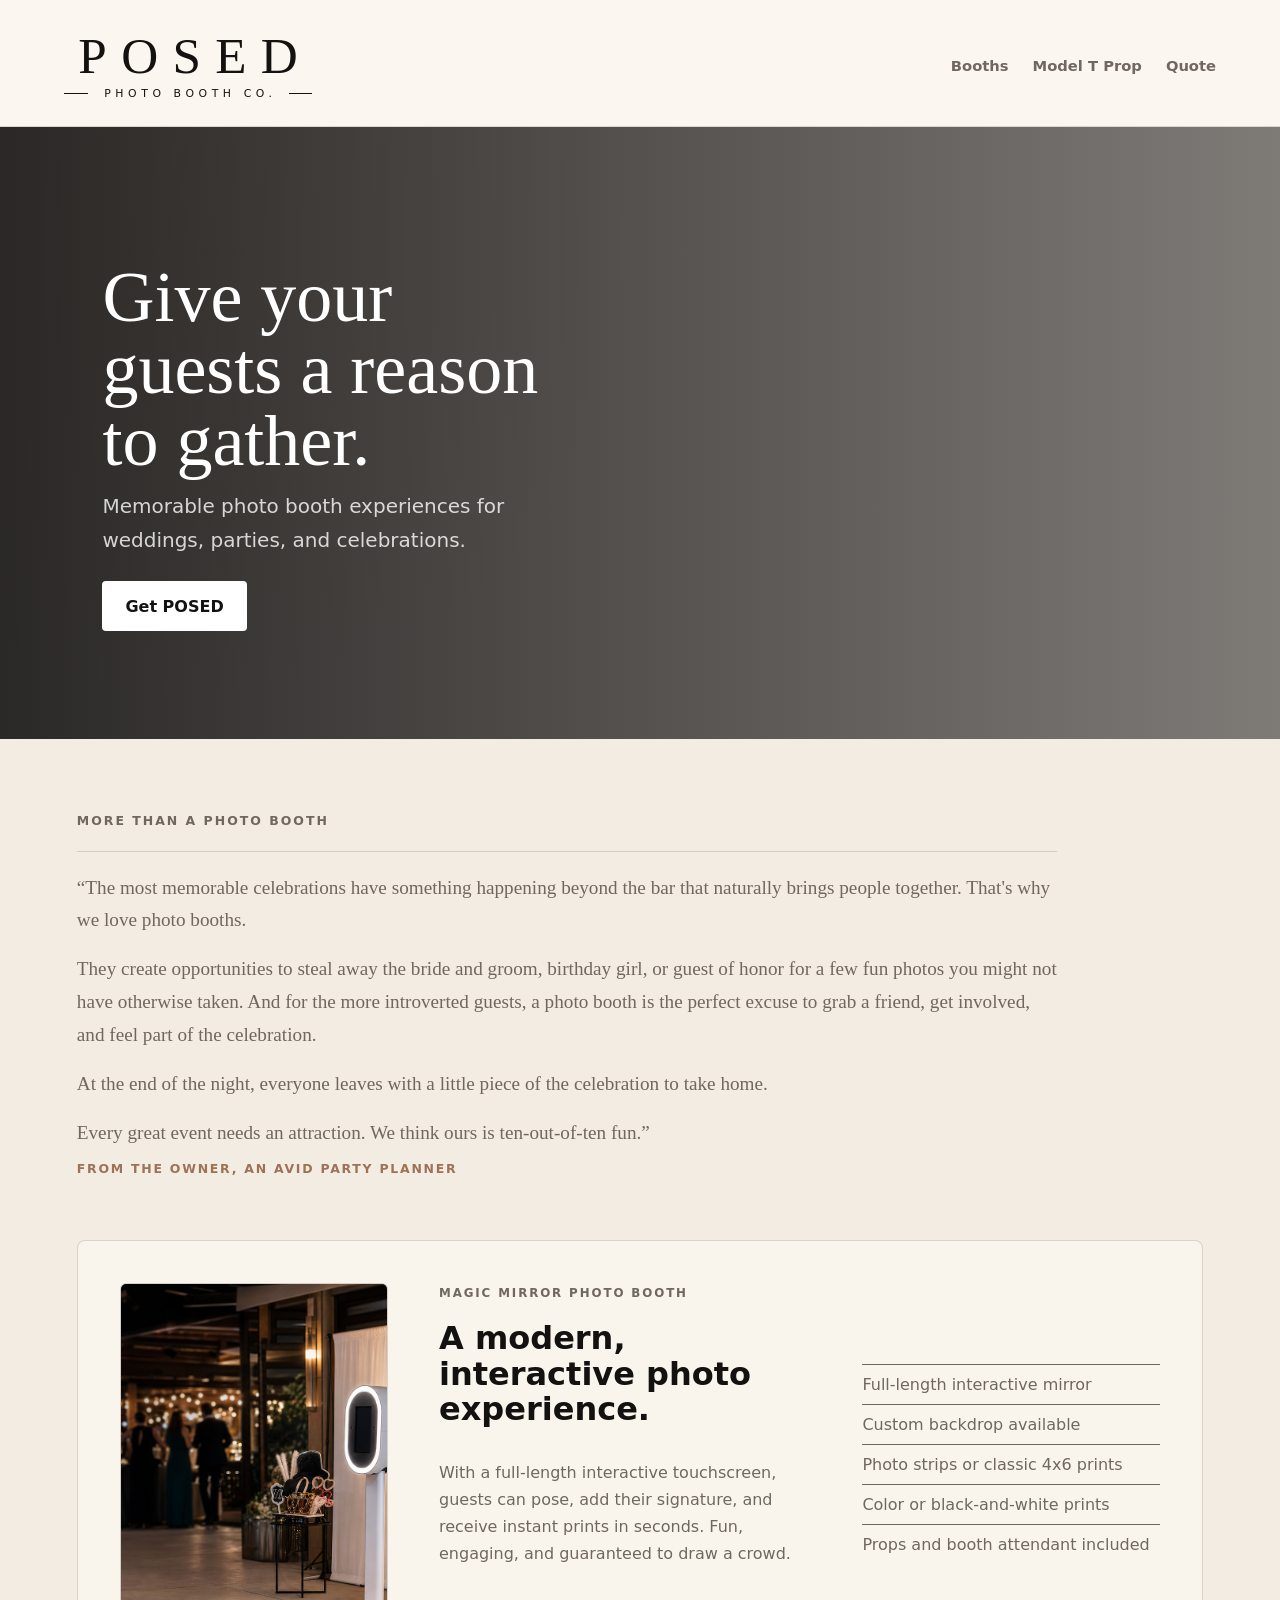
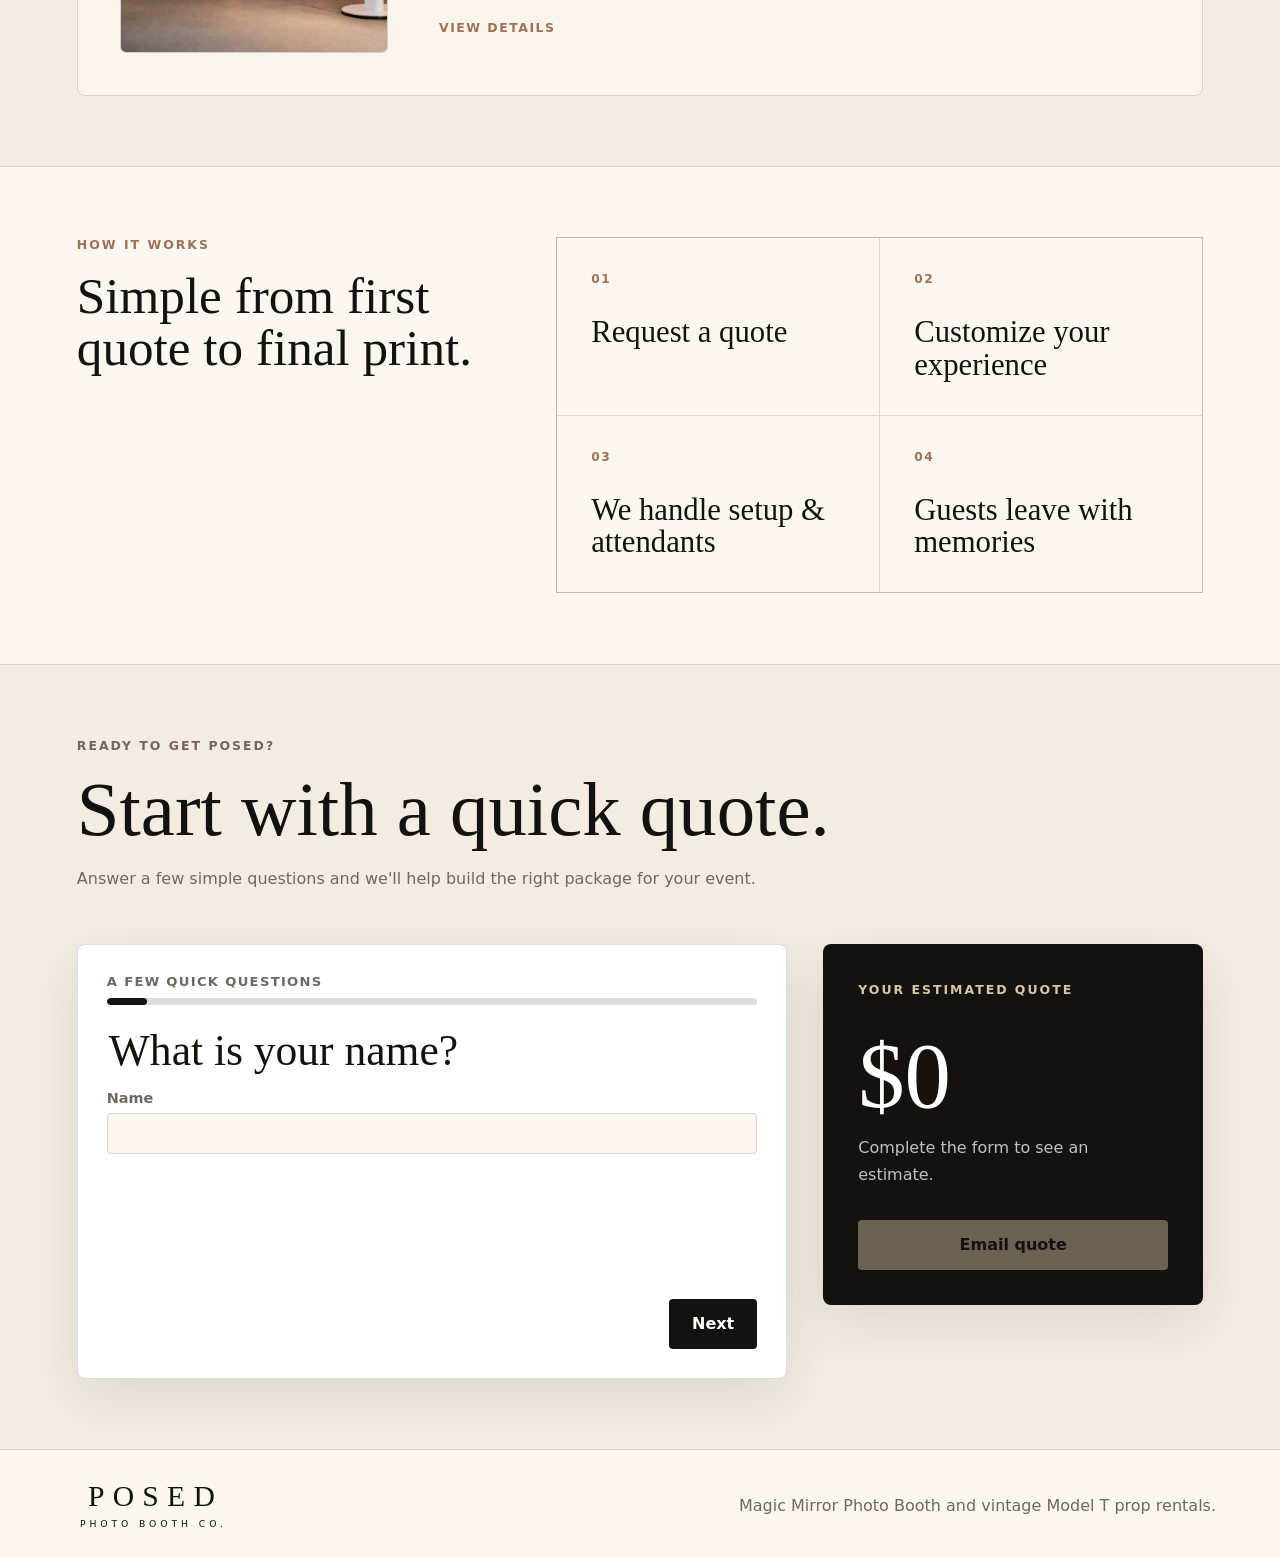
==== index.html @ dff7b0e8 "Initial website" ====
<!doctype html>
<html lang="en">
  <head>
    <meta charset="utf-8">
    <meta name="viewport" content="width=device-width, initial-scale=1">
    <meta
      name="description"
      content="POSED Photo Booth Co. offers mirror booth and vintage Model T photo booth experiences for weddings, parties, brand events, and celebrations."
    >
    <title>POSED Photo Booth Co.</title>
    <link rel="stylesheet" href="styles.css">
    <script src="script.js" defer></script>
  </head>
  <body>
    <header class="site-header">
      <a class="brand" href="#top" aria-label="POSED Photo Booth Co. home">
        <span class="brand-copy">
          <span class="brand-main">POSED</span>
          <span class="brand-sub"><span></span>Photo Booth Co.<span></span></span>
        </span>
      </a>
      <nav class="nav" aria-label="Primary navigation">
        <a href="mirror-booth.html">Booths</a>
        <a href="model-t-booth.html">Model T Prop</a>
        <a href="#quote">Quote</a>
      </nav>
    </header>

    <main id="top">
      <section class="hero">
        <div class="hero-copy">
          <h1>Give your guests a reason to gather.</h1>
          <p>Memorable photo booth experiences for weddings, parties, and celebrations.</p>
          <a class="button" href="#quote">Get POSED</a>
        </div>
      </section>

      <section class="booth-section" id="booths" aria-label="Photo booth options">
        <div class="section-heading">
          <p class="eyebrow">More than a photo booth</p>
          <figure class="owner-quote">
            <blockquote>
              <p>
                &ldquo;The most memorable celebrations have something happening beyond
                the bar that naturally brings people together. That's why we love
                photo booths.
              </p>
              <p>
                They create opportunities to steal away the bride and groom,
                birthday girl, or guest of honor for a few fun photos you might
                not have otherwise taken. And for the more introverted guests, a
                photo booth is the perfect excuse to grab a friend, get involved,
                and feel part of the celebration.
              </p>
              <p>
                At the end of the night, everyone leaves with a little piece of
                the celebration to take home.
              </p>
              <p>
                Every great event needs an attraction. We think ours is
                ten-out-of-ten fun.&rdquo;
              </p>
            </blockquote>
            <figcaption>From the owner, an avid party planner</figcaption>
          </figure>
        </div>
        <div class="booth-grid">
          <a class="booth-card-link" href="mirror-booth.html">
            <article class="booth-card">
              <figure class="booth-card-media">
                <img
                  src="assets/posed-photo-booth-hero.png"
                  alt="Magic Mirror photo booth setup with event backdrop"
                >
              </figure>
              <p class="booth-label">Magic Mirror Photo Booth</p>
              <h3>A modern, interactive photo experience.</h3>
              <p>
                With a full-length interactive touchscreen, guests can pose, add
                their signature, and receive instant prints in seconds. Fun,
                engaging, and guaranteed to draw a crowd.
              </p>
              <ul>
                <li>Full-length interactive mirror</li>
                <li>Custom backdrop available</li>
                <li>Photo strips or classic 4x6 prints</li>
                <li>Color or black-and-white prints</li>
                <li>Props and booth attendant included</li>
              </ul>
              <span class="card-link-text">View details</span>
            </article>
          </a>
        </div>
      </section>

      <section class="process-section" aria-labelledby="process-title">
        <div class="process-inner">
          <div class="process-heading">
            <p class="eyebrow">How it works</p>
            <h2 id="process-title">Simple from first quote to final print.</h2>
          </div>
          <ol class="process-list">
            <li>
              <span>01</span>
              <p>Request a quote</p>
            </li>
            <li>
              <span>02</span>
              <p>Customize your experience</p>
            </li>
            <li>
              <span>03</span>
              <p>We handle setup &amp; attendants</p>
            </li>
            <li>
              <span>04</span>
              <p>Guests leave with memories</p>
            </li>
          </ol>
        </div>
      </section>

      <section class="quote-section" id="quote" aria-labelledby="quote-title">
        <div class="quote-intro">
          <p class="eyebrow">Ready to get POSED?</p>
          <h2 id="quote-title">Start with a quick quote.</h2>
          <p>
            Answer a few simple questions and we'll help build the right package
            for your event.
          </p>
        </div>

        <form class="quote-form" id="quote-form" novalidate>
          <div class="progress" aria-label="Quote form progress">
            <span id="progress-text">A few quick questions</span>
            <span class="progress-track"><span id="progress-fill"></span></span>
          </div>

          <fieldset class="form-step is-active" data-step="0">
            <legend>What is your name?</legend>
            <label>
              Name
              <input type="text" name="name" autocomplete="name" required>
            </label>
          </fieldset>

          <fieldset class="form-step" data-step="1">
            <legend>What is your email?</legend>
            <label>
              Email
              <input type="email" name="email" autocomplete="email" required>
            </label>
          </fieldset>

          <fieldset class="form-step" data-step="2">
            <legend>What is your phone number?</legend>
            <label>
              Phone
              <input type="tel" name="phone" autocomplete="tel" required>
            </label>
          </fieldset>

          <fieldset class="form-step" data-step="3">
            <legend>What type of event is it?</legend>
            <label>
              Type of event
              <select name="eventType" required>
                <option value="">Select one</option>
                <option value="Wedding">Wedding</option>
                <option value="Birthday">Birthday</option>
                <option value="Corporate event">Corporate event</option>
                <option value="Baby shower">Baby shower</option>
                <option value="Branding event">Branding event</option>
                <option value="Other">Other</option>
              </select>
            </label>
          </fieldset>

          <fieldset class="form-step" data-step="4">
            <legend>What date is your event?</legend>
            <label>
              Event date
              <input type="date" name="eventDate" required>
            </label>
          </fieldset>

          <fieldset class="form-step" data-step="5">
            <legend>Where is the event?</legend>
            <label>
              Venue or city
              <input type="text" name="location" placeholder="Venue, city, or address">
            </label>
          </fieldset>

          <fieldset class="form-step" data-step="6">
            <legend>About how many people will attend?</legend>
            <label class="range-field">
              <span>Estimated guest count: <strong id="guest-count-value">150</strong></span>
              <input
                type="range"
                name="guestCount"
                min="25"
                max="500"
                step="25"
                value="150"
              >
            </label>
          </fieldset>

          <fieldset class="form-step" data-step="7">
            <legend>Your photo booth experience</legend>
            <div class="choice-grid">
              <label class="choice-card">
                <input type="radio" name="booth" value="Mirror Booth" checked>
                <span>
                  <strong>Mirror Booth</strong>
                  <small>Starting at $650</small>
                  Interactive full-body mirror photos, on-screen signing, and prints.
                </span>
                <img
                  class="choice-image"
                  src="assets/posed-photo-booth-hero.png"
                  alt="Mirror booth setup with backdrop and event lighting"
                >
              </label>
            </div>
          </fieldset>

          <fieldset class="form-step" data-step="8">
            <legend>How many hours do you need the booth?</legend>
            <label>
              Booth time
              <select name="hours">
                <option value="2">2 hours</option>
                <option value="3" selected>3 hours</option>
                <option value="4">4 hours</option>
                <option value="5">5 hours</option>
              </select>
            </label>
          </fieldset>

          <fieldset class="form-step" data-step="9">
            <legend>Which print format do you prefer?</legend>
            <label>
              Print format
              <select name="printFormat">
                <option value="Photo booth strip">Photo booth strip</option>
                <option value="Classic 4x6">Classic 4x6</option>
                <option value="Unsure">Unsure</option>
              </select>
            </label>
          </fieldset>

          <fieldset class="form-step" data-step="10">
            <legend>Do you want color or black and white photos?</legend>
            <label>
              Photo style
              <select name="photoStyle">
                <option value="Color">Color</option>
                <option value="Black and white">Black and white</option>
                <option value="Both color and black and white">Both</option>
                <option value="Unsure">Unsure</option>
              </select>
            </label>
          </fieldset>

          <fieldset class="form-step" data-step="11">
            <legend>Do you want a custom backdrop?</legend>
            <label>
              Backdrop
              <select name="backdrop">
                <option value="Standard backdrop">Standard backdrop</option>
                <option value="Custom backdrop">Custom backdrop</option>
                <option value="Not sure yet">Not sure yet</option>
              </select>
            </label>
          </fieldset>

          <fieldset class="form-step" data-step="12">
            <legend>What time does the event start?</legend>
            <label>
              Event start time
              <input type="time" name="eventTime">
            </label>
          </fieldset>

          <fieldset class="form-step" data-step="13">
            <legend>Will the booth be indoors or outdoors?</legend>
            <label>
              Setup location
              <select name="setupLocation">
                <option value="Indoor">Indoor</option>
                <option value="Outdoor">Outdoor</option>
                <option value="Not sure yet">Not sure yet</option>
              </select>
            </label>
          </fieldset>

          <fieldset class="form-step" data-step="14">
            <legend>Will there be power access nearby?</legend>
            <label>
              Power access nearby?
              <select name="powerAccess">
                <option value="Yes">Yes</option>
                <option value="No">No</option>
                <option value="Not sure yet">Not sure yet</option>
              </select>
            </label>
          </fieldset>

          <fieldset class="form-step" data-step="15">
            <legend>Anything else we should know?</legend>
            <label>
              Notes
              <textarea
                name="notes"
                rows="4"
                placeholder="Venue rules, theme, timing, stairs/elevator access, special print requests, or questions."
              ></textarea>
            </label>
          </fieldset>

          <p class="form-message" id="form-message" role="status"></p>

          <div class="form-actions">
            <button class="secondary-button" type="button" id="prev-step">Back</button>
            <button type="button" id="next-step">Next</button>
            <button type="submit" id="show-quote">Get quote</button>
          </div>
        </form>

        <aside class="quote-result" id="quote-result" aria-live="polite">
          <p class="eyebrow">Your estimated quote</p>
          <strong id="quote-total">$0</strong>
          <p id="quote-summary">Complete the form to see an estimate.</p>
          <a class="email-button is-disabled" id="email-quote" href="#" aria-disabled="true">
            Email quote
          </a>
        </aside>
      </section>
    </main>

    <footer class="site-footer">
      <a class="brand brand-small" href="#top" aria-label="POSED Photo Booth Co. home">
        <span class="brand-copy">
          <span class="brand-main">POSED</span>
          <span class="brand-sub"><span></span>Photo Booth Co.<span></span></span>
        </span>
      </a>
      <p>Magic Mirror Photo Booth and vintage Model T prop rentals.</p>
    </footer>

    <a class="mobile-sticky-cta" href="#quote">Get Quote</a>
  </body>
</html>
---- styles.css ----
:root {
  color-scheme: light;
  --ivory: #f3ece2;
  --paper: #fbf7f0;
  --ink: #141211;
  --muted: #706760;
  --line: rgba(20, 18, 17, 0.14);
  --champagne: #d8c4a6;
  --clay: #9d7257;
  --white: #ffffff;
  --shadow: 0 18px 56px rgba(20, 18, 17, 0.1);
}

* {
  box-sizing: border-box;
}

html {
  scroll-behavior: smooth;
  width: 100%;
  max-width: 100%;
  overflow-x: clip;
}

body {
  width: 100%;
  max-width: 100%;
  margin: 0;
  overflow-x: clip;
  background:
    radial-gradient(circle at 15% 8%, rgba(216, 196, 166, 0.24), transparent 28rem),
    var(--paper);
  color: var(--ink);
  font-family:
    Inter, ui-sans-serif, system-ui, -apple-system, BlinkMacSystemFont, "Segoe UI",
    sans-serif;
}

button,
input,
select,
textarea {
  font: inherit;
}

a {
  color: inherit;
}

img,
svg,
video {
  max-width: 100%;
}

main,
section,
header,
footer {
  max-width: 100%;
}

.site-header,
.site-footer {
  display: flex;
  align-items: center;
  justify-content: space-between;
  gap: 24px;
  padding: 26px clamp(20px, 5vw, 72px) 22px;
  background: var(--paper);
  border-bottom: 1px solid var(--line);
  overflow-wrap: break-word;
}

.site-header {
  position: sticky;
  top: 0;
  z-index: 10;
  backdrop-filter: blur(16px);
  background: rgba(251, 247, 240, 0.92);
}

.brand {
  display: inline-flex;
  flex-direction: column;
  align-items: center;
  gap: 6px;
  max-width: 100%;
  min-width: 0;
  padding-block: 4px;
  text-decoration: none;
  text-transform: uppercase;
}

.brand-copy {
  display: flex;
  flex-direction: column;
  align-items: center;
  gap: 6px;
  max-width: 100%;
  min-width: 0;
}

.brand-main {
  font-family: Didot, "Bodoni 72", "Times New Roman", serif;
  font-size: clamp(2rem, 5vw, 3.2rem);
  line-height: 1;
  letter-spacing: 0.28em;
  text-indent: 0.28em;
}

.brand-sub {
  display: grid;
  grid-template-columns: minmax(0, 1fr) auto minmax(0, 1fr);
  align-items: center;
  gap: 12px;
  width: min(100%, 24rem);
  max-width: 100%;
  font-size: 0.68rem;
  letter-spacing: 0.42em;
  text-indent: 0.42em;
  white-space: nowrap;
}

.brand-sub span {
  height: 1px;
  background: var(--ink);
}

.brand-small {
  align-items: center;
  min-width: 0;
  padding-block: 6px;
}

.brand-small .brand-main {
  font-size: 1.85rem;
}

.brand-small .brand-sub {
  font-size: 0.58rem;
}

.nav {
  display: flex;
  flex-wrap: wrap;
  gap: 24px;
  color: var(--muted);
  font-size: 0.92rem;
  font-weight: 800;
}

.nav a {
  text-decoration: none;
}

.nav a:hover {
  color: var(--ink);
}

.hero {
  min-height: clamp(520px, 68vh, 680px);
  display: grid;
  grid-template-columns: minmax(0, 1fr) auto;
  justify-content: center;
  align-items: center;
  gap: clamp(28px, 6vw, 72px);
  padding: clamp(82px, 10vw, 142px) clamp(28px, 8vw, 112px) clamp(72px, 8vw, 112px);
  background:
    linear-gradient(90deg, rgba(20, 18, 17, 0.9), rgba(20, 18, 17, 0.54)),
    url("/images/model-t.jpg") center center / cover no-repeat;
  color: var(--white);
}

.hero-copy {
  width: min(50%, 620px);
  min-width: 0;
  max-width: 620px;
}

.eyebrow {
  margin: 0 0 18px;
  color: var(--clay);
  font-size: 0.78rem;
  font-weight: 900;
  letter-spacing: 0.16em;
  text-transform: uppercase;
}

.hero .eyebrow,
.quote-result .eyebrow {
  color: var(--champagne);
}

h1,
h2,
h3,
p {
  margin-top: 0;
  overflow-wrap: break-word;
}

h1,
h2 {
  font-family: Didot, "Bodoni 72", "Times New Roman", serif;
  font-weight: 400;
  letter-spacing: 0;
  text-wrap: balance;
}

h1 {
  margin-bottom: 22px;
  font-size: clamp(4.2rem, 10vw, 9rem);
  line-height: 0.86;
}

.hero h1 {
  margin-bottom: 12px;
  font-size: 4.5rem;
  line-height: 1;
}

h2 {
  margin-bottom: 18px;
  font-size: clamp(2.8rem, 6vw, 5.8rem);
  line-height: 0.94;
}

h3 {
  margin-bottom: 14px;
  font-size: clamp(1.45rem, 2.5vw, 2rem);
  line-height: 1.1;
}

.hero p,
.section-heading p,
.quote-intro p,
.booth-card p,
.site-footer p,
.quote-result p {
  color: var(--muted);
  line-height: 1.7;
}

.hero p {
  width: min(100%, 520px);
  max-width: 520px;
  margin-bottom: 24px;
  color: rgba(255, 255, 255, 0.8);
  font-size: clamp(1.05rem, 2vw, 1.25rem);
}

.owner-quote {
  max-width: 980px;
  margin: 20px 0 0;
  padding: 20px 0 0;
  border-top: 1px solid var(--line);
}

.owner-quote blockquote {
  margin: 0;
  color: var(--ink);
  font-family: Didot, "Bodoni 72", "Times New Roman", serif;
  font-size: clamp(1rem, 1.5vw, 1.35rem);
  line-height: 1.45;
}

.owner-quote blockquote p {
  margin: 0;
}

.owner-quote blockquote p + p {
  margin-top: 0.85em;
}

.owner-quote figcaption {
  margin-top: 12px;
  color: var(--clay);
  font-size: 0.78rem;
  font-weight: 900;
  letter-spacing: 0.14em;
  text-transform: uppercase;
}

.button,
.form-actions button,
.email-button {
  max-width: 100%;
  min-width: 0;
  min-height: 50px;
  display: inline-flex;
  align-items: center;
  justify-content: center;
  border: 1px solid transparent;
  border-radius: 4px;
  padding: 0 22px;
  background: var(--ink);
  color: var(--white);
  font-weight: 900;
  text-align: center;
  text-decoration: none;
  cursor: pointer;
  white-space: normal;
}

.hero .button {
  background: var(--white);
  color: var(--ink);
}

.booth-section,
.process-section,
.quote-section {
  padding: clamp(46px, 5.5vw, 74px) clamp(20px, 6vw, 88px);
}

.booth-section {
  background: var(--ivory);
}

.section-heading,
.quote-intro {
  width: min(100%, 760px);
  max-width: 760px;
  margin-bottom: 24px;
}

.section-heading {
  width: min(100%, 1280px);
  max-width: 1280px;
  margin-inline: auto;
}

.booth-section .section-heading {
  margin-bottom: clamp(46px, 5vw, 68px);
}

.booth-grid {
  display: grid;
  grid-template-columns: minmax(0, 1fr);
  gap: 20px;
  align-items: stretch;
  width: min(100%, 1280px);
  margin-inline: auto;
}

.booth-card-link {
  display: block;
  height: 100%;
  color: inherit;
  text-decoration: none;
}

.booth-card {
  min-height: 0;
  height: 100%;
  display: grid;
  grid-template-columns: minmax(220px, 0.72fr) minmax(0, 1fr) minmax(250px, 0.8fr);
  gap: 18px clamp(28px, 4vw, 52px);
  align-items: start;
  padding: clamp(26px, 4vw, 42px);
  background: rgba(251, 247, 240, 0.82);
  border: 1px solid var(--line);
  border-radius: 8px;
  box-shadow: none;
}

.booth-card-media {
  grid-column: 1;
  grid-row: 1 / span 5;
  align-self: stretch;
  min-height: 320px;
  margin: 0;
}

.booth-card-media img {
  display: block;
  width: 100%;
  height: 100%;
  min-height: inherit;
  border: 1px solid rgba(20, 18, 17, 0.16);
  border-radius: 6px;
  object-fit: cover;
}

.booth-card.featured {
  background: var(--ink);
  color: var(--white);
}

.booth-card-link:hover .booth-card,
.booth-card-link:focus-visible .booth-card {
  transform: translateY(-2px);
  box-shadow: var(--shadow);
}

.booth-card.featured p,
.booth-card.featured li {
  color: rgba(255, 255, 255, 0.74);
}

.booth-label {
  margin-bottom: 0;
  color: var(--clay);
  font-size: 0.74rem;
  font-weight: 900;
  letter-spacing: 0.16em;
  text-transform: uppercase;
}

.booth-card ul {
  display: grid;
  gap: 10px;
  align-self: center;
  grid-column: 3;
  grid-row: 1 / span 4;
  margin: 0;
  padding: 0;
  list-style: none;
}

.booth-card h3,
.booth-card > p,
.card-link-text {
  grid-column: 2;
}

.booth-card > .booth-label {
  grid-column: 2;
}

.booth-card li {
  padding-top: 10px;
  border-top: 1px solid currentColor;
  color: var(--muted);
}

.card-link-text {
  display: inline-flex;
  margin-top: 18px;
  color: var(--clay);
  font-size: 0.78rem;
  font-weight: 900;
  letter-spacing: 0.12em;
  text-transform: uppercase;
}

.booth-card.featured .card-link-text {
  color: var(--champagne);
}

.process-section {
  background: var(--paper);
  border-top: 1px solid var(--line);
  border-bottom: 1px solid var(--line);
}

.process-inner {
  display: grid;
  grid-template-columns: minmax(0, 0.8fr) minmax(0, 1.2fr);
  gap: clamp(24px, 4vw, 48px);
  align-items: start;
  width: min(100%, 1280px);
  margin-inline: auto;
}

.process-heading {
  min-width: 0;
}

.process-heading h2 {
  max-width: 520px;
  font-size: clamp(2.5rem, 4vw, 4.6rem);
  line-height: 1;
}

.process-list {
  display: grid;
  grid-template-columns: repeat(2, minmax(0, 1fr));
  gap: 1px;
  margin: 0;
  padding: 0;
  border: 1px solid var(--line);
  background: var(--line);
  list-style: none;
}

.process-list li {
  min-width: 0;
  padding: clamp(22px, 3vw, 34px);
  background: var(--paper);
}

.process-list span {
  display: block;
  margin-bottom: 30px;
  color: var(--clay);
  font-size: 0.76rem;
  font-weight: 900;
  letter-spacing: 0.14em;
}

.process-list p {
  margin: 0;
  color: var(--ink);
  font-family: Didot, "Bodoni 72", "Times New Roman", serif;
  font-size: clamp(1.65rem, 2.4vw, 2.45rem);
  line-height: 1.05;
}

.quote-section {
  display: grid;
  grid-template-columns: minmax(0, 820px) minmax(0, 380px);
  justify-content: center;
  gap: clamp(19px, 3.5vw, 36px);
  align-items: start;
  background: var(--ivory);
}

.quote-intro {
  grid-column: 1 / -1;
  width: min(100%, 920px);
  max-width: 920px;
  margin-bottom: 0;
}

.quote-form,
.quote-result {
  min-width: 0;
  background: var(--white);
  border: 1px solid var(--line);
  border-radius: 8px;
  box-shadow: var(--shadow);
}

.quote-form {
  padding: clamp(19px, 3.4vw, 29px);
}

.progress {
  display: grid;
  gap: 9px;
  margin-bottom: 24px;
  color: var(--muted);
  font-size: 0.82rem;
  font-weight: 900;
  letter-spacing: 0.1em;
  text-transform: uppercase;
}

.progress-track {
  height: 7px;
  border-radius: 999px;
  background: rgba(20, 18, 17, 0.14);
  overflow: hidden;
}

#progress-fill {
  display: block;
  width: 0;
  height: 100%;
  background: var(--ink);
  border-radius: inherit;
  transition: width 180ms ease;
}

fieldset {
  min-width: 0;
  margin: 0;
  padding: 0;
  border: 0;
}

.form-step {
  display: none;
}

.form-step.is-active {
  display: grid;
  gap: 19px;
  min-height: 221px;
  align-content: start;
}

legend {
  margin-bottom: 19px;
  font-family: Didot, "Bodoni 72", "Times New Roman", serif;
  font-size: clamp(1.9rem, 3.4vw, 2.85rem);
  line-height: 0.98;
  overflow-wrap: break-word;
  text-wrap: balance;
}

.field-grid {
  display: grid;
  grid-template-columns: repeat(2, minmax(0, 1fr));
  gap: 14px;
}

label {
  display: grid;
  gap: 7px;
  color: var(--muted);
  font-size: 0.9rem;
  font-weight: 800;
}

.form-step > label,
.choice-grid {
  max-width: 720px;
}

input,
select,
textarea {
  width: 100%;
  border: 1px solid var(--line);
  border-radius: 4px;
  background: var(--paper);
  color: var(--ink);
}

input,
select {
  min-height: 41px;
  padding: 0 12px;
}

textarea {
  resize: vertical;
  padding: 10px;
}

.range-field {
  margin-top: 2px;
}

.range-field span {
  display: flex;
  justify-content: space-between;
  gap: 14px;
}

input[type="range"] {
  accent-color: var(--ink);
  padding: 0;
}

.choice-grid {
  display: grid;
  gap: 10px;
}

.choice-card {
  position: relative;
  display: grid;
  grid-template-columns: auto minmax(0, 1fr);
  align-items: start;
  gap: 10px 14px;
  padding: 14px 14px 15px;
  border: 1px solid var(--line);
  border-radius: 8px;
  background: var(--paper);
  color: var(--muted);
}

.choice-card input {
  grid-column: 1;
  width: auto;
  min-height: 0;
  margin: 2px 0 0;
  accent-color: var(--ink);
}

.choice-card span {
  grid-column: 2;
}

.choice-card strong {
  display: block;
  margin-bottom: 4px;
  color: var(--ink);
}

.choice-card small {
  display: block;
  margin-bottom: 9px;
  color: var(--clay);
  font-size: 0.8rem;
  font-weight: 900;
  letter-spacing: 0.08em;
  text-transform: uppercase;
}

.choice-image {
  grid-column: 1 / -1;
  width: 100%;
  border-radius: 8px;
  border: 1px solid rgba(20, 18, 17, 0.16);
  box-shadow: var(--shadow);
  display: block;
  object-fit: cover;
  opacity: 1;
  overflow: visible;
  transform: none;
  margin-top: 10px;
}

.form-message {
  min-height: 19px;
  margin: 15px 0 0;
  color: #9a3412;
  font-weight: 800;
}

.form-actions {
  display: flex;
  flex-wrap: wrap;
  justify-content: flex-end;
  gap: 10px;
  margin-top: 15px;
}

.form-actions .secondary-button {
  background: transparent;
  border-color: var(--line);
  color: var(--ink);
}

.form-actions [hidden] {
  display: none;
}

.quote-result {
  position: sticky;
  top: 110px;
  display: grid;
  gap: 16px;
  padding: clamp(24px, 4vw, 34px);
  background: var(--ink);
  color: var(--white);
}

.quote-result strong {
  font-family: Didot, "Bodoni 72", "Times New Roman", serif;
  font-size: clamp(3.8rem, 8vw, 5.8rem);
  font-weight: 400;
  line-height: 0.9;
  overflow-wrap: anywhere;
}

.quote-result p {
  color: rgba(255, 255, 255, 0.74);
}

.email-button {
  background: var(--champagne);
  color: var(--ink);
}

.email-button.is-disabled {
  pointer-events: none;
  opacity: 0.45;
}

.mobile-sticky-cta {
  display: none;
}

.site-footer {
  border-top: 1px solid var(--line);
  border-bottom: 0;
}

.site-footer p {
  margin: 0;
}

.detail-page .site-header {
  position: sticky;
}

.detail-hero {
  display: grid;
  grid-template-columns: minmax(0, 1.05fr) minmax(280px, 0.95fr);
  gap: 28px;
  align-items: center;
  padding: clamp(36px, 6vw, 72px);
  width: min(100%, 1280px);
  margin-inline: auto;
}

.detail-panel {
  display: grid;
  gap: 18px;
  min-width: 0;
}

.detail-panel h1 {
  overflow-wrap: anywhere;
}

.detail-price {
  margin: 0;
  color: var(--clay);
  font-size: 0.88rem;
  font-weight: 900;
  letter-spacing: 0.14em;
  text-transform: uppercase;
}

.detail-price strong {
  display: block;
  margin-top: 6px;
  color: var(--ink);
  font-family: Didot, "Bodoni 72", "Times New Roman", serif;
  font-size: clamp(2rem, 4vw, 3rem);
  font-weight: 400;
  letter-spacing: 0;
  text-transform: none;
}

.detail-image {
  width: 100%;
  border-radius: 10px;
  border: 1px solid var(--line);
  box-shadow: var(--shadow);
  object-fit: cover;
}

.detail-list {
  display: grid;
  gap: 12px;
  margin: 0;
  padding: 0;
  list-style: none;
}

.detail-list li {
  padding: 14px 0;
  border-top: 1px solid var(--line);
  color: var(--ink);
  line-height: 1.6;
}

.detail-list li:last-child {
  border-bottom: 1px solid var(--line);
}

.detail-actions {
  display: flex;
  flex-wrap: wrap;
  gap: 12px;
}

.detail-actions .button,
.detail-actions .secondary-button {
  max-width: 100%;
  min-height: 48px;
  padding: 0 18px;
  border-radius: 4px;
  text-align: center;
  text-decoration: none;
  white-space: normal;
}

.detail-actions .secondary-button {
  display: inline-flex;
  align-items: center;
  justify-content: center;
  border: 1px solid var(--line);
  color: var(--ink);
}

.strip-preview {
  display: grid;
  grid-template-columns: minmax(0, 1fr) minmax(220px, 340px);
  justify-content: center;
  gap: clamp(28px, 6vw, 72px);
  align-items: center;
  padding: clamp(40px, 7vw, 88px) clamp(20px, 7vw, 96px);
  background: var(--ivory);
}

.strip-preview-copy {
  min-width: 0;
  max-width: 720px;
}

.strip-preview-copy p {
  color: var(--muted);
  line-height: 1.7;
}

.strip-preview-figure {
  justify-self: center;
  margin: 0;
  width: min(100%, 300px);
}

.photo-booth-strip {
  display: block;
  width: 100%;
  height: auto;
  border: 1px solid rgba(20, 18, 17, 0.18);
  box-shadow: var(--shadow);
}

@media (max-width: 920px) {
  .detail-hero {
    grid-template-columns: 1fr;
  }

  .strip-preview {
    grid-template-columns: 1fr;
  }
}

@media (max-width: 920px) {
  .site-header,
  .site-footer,
  .hero {
    align-items: flex-start;
    grid-template-columns: 1fr;
  }

  .hero-copy {
    width: min(50%, 30rem);
    max-width: 30rem;
  }

  .hero h1 {
    font-size: 2.875rem;
    line-height: 1.03;
  }

  .site-header,
  .site-footer {
    flex-direction: column;
  }

  .quote-section,
  .process-inner,
  .booth-grid {
    grid-template-columns: 1fr;
  }

  .booth-card {
    grid-template-columns: 1fr;
  }

  .booth-card-media,
  .booth-card > .booth-label,
  .booth-card h3,
  .booth-card > p,
  .card-link-text {
    grid-column: 1;
  }

  .booth-card-media {
    grid-row: auto;
    min-height: 300px;
  }

  .booth-card ul {
    grid-column: 1;
    grid-row: auto;
    margin-top: 8px;
  }

  .booth-card-link {
    display: block;
  }

  .quote-result {
    position: static;
  }
}

@media (max-width: 640px) {
  body {
    padding-bottom: calc(78px + env(safe-area-inset-bottom));
  }

  .site-header {
    position: static;
  }

  .site-header,
  .site-footer,
  .hero,
  .booth-section,
  .process-section,
  .quote-section,
  .detail-hero,
  .strip-preview {
    padding-inline: 20px;
  }

  .brand {
    align-items: center;
    gap: 4px;
    width: min(100%, 18rem);
  }

  .brand-main {
    font-size: 2.4rem;
    letter-spacing: 0.2em;
    text-indent: 0.2em;
  }

  .brand-sub {
    gap: 8px;
    font-size: 0.56rem;
    letter-spacing: 0.22em;
    text-indent: 0.22em;
  }

  .brand-copy {
    align-items: center;
  }

  .nav {
    width: 100%;
    justify-content: space-between;
    gap: 16px;
  }

  .hero {
    min-height: 500px;
    padding-block: 72px;
  }

  .hero-copy {
    width: min(100%, 21rem);
    max-width: 21rem;
  }

  .hero .eyebrow {
    margin-bottom: 14px;
  }

  h1 {
    font-size: clamp(3.1rem, 15vw, 4.8rem);
    line-height: 0.9;
  }

  .hero h1 {
    margin-bottom: 10px;
    font-size: 2.25rem;
    line-height: 1.08;
  }

  .hero p {
    font-size: 1rem;
    line-height: 1.55;
  }

  h2 {
    font-size: clamp(2.45rem, 12vw, 4rem);
  }

  .process-section {
    padding-block: 40px;
  }

  .booth-card-media {
    min-height: 240px;
  }

  .process-heading h2 {
    font-size: clamp(2.35rem, 10vw, 3.4rem);
  }

  .process-list {
    grid-template-columns: 1fr;
  }

  .process-list li {
    padding: 19px;
  }

  .process-list span {
    margin-bottom: 20px;
  }

  .process-list p {
    font-size: 1.75rem;
  }

  .detail-panel h1 {
    font-size: clamp(2.7rem, 13vw, 4.2rem);
  }

  .field-grid {
    grid-template-columns: 1fr;
  }

  .form-actions {
    flex-direction: column-reverse;
    margin-top: 13px;
  }

  .form-actions button {
    width: 100%;
  }

  .quote-form {
    padding: 20px;
  }

  .progress {
    margin-bottom: 20px;
  }

  .form-step.is-active {
    gap: 16px;
    min-height: 200px;
  }

  legend {
    margin-bottom: 16px;
  }

  .detail-actions {
    display: grid;
  }

  .detail-actions .button,
  .detail-actions .secondary-button {
    width: 100%;
  }

  .mobile-sticky-cta {
    position: fixed;
    right: 20px;
    bottom: calc(16px + env(safe-area-inset-bottom));
    left: 20px;
    z-index: 20;
    min-height: 54px;
    display: inline-flex;
    align-items: center;
    justify-content: center;
    border: 1px solid rgba(251, 247, 240, 0.26);
    border-radius: 4px;
    background: var(--ink);
    box-shadow: 0 14px 42px rgba(20, 18, 17, 0.26);
    color: var(--white);
    font-weight: 900;
    text-align: center;
    text-decoration: none;
  }
}
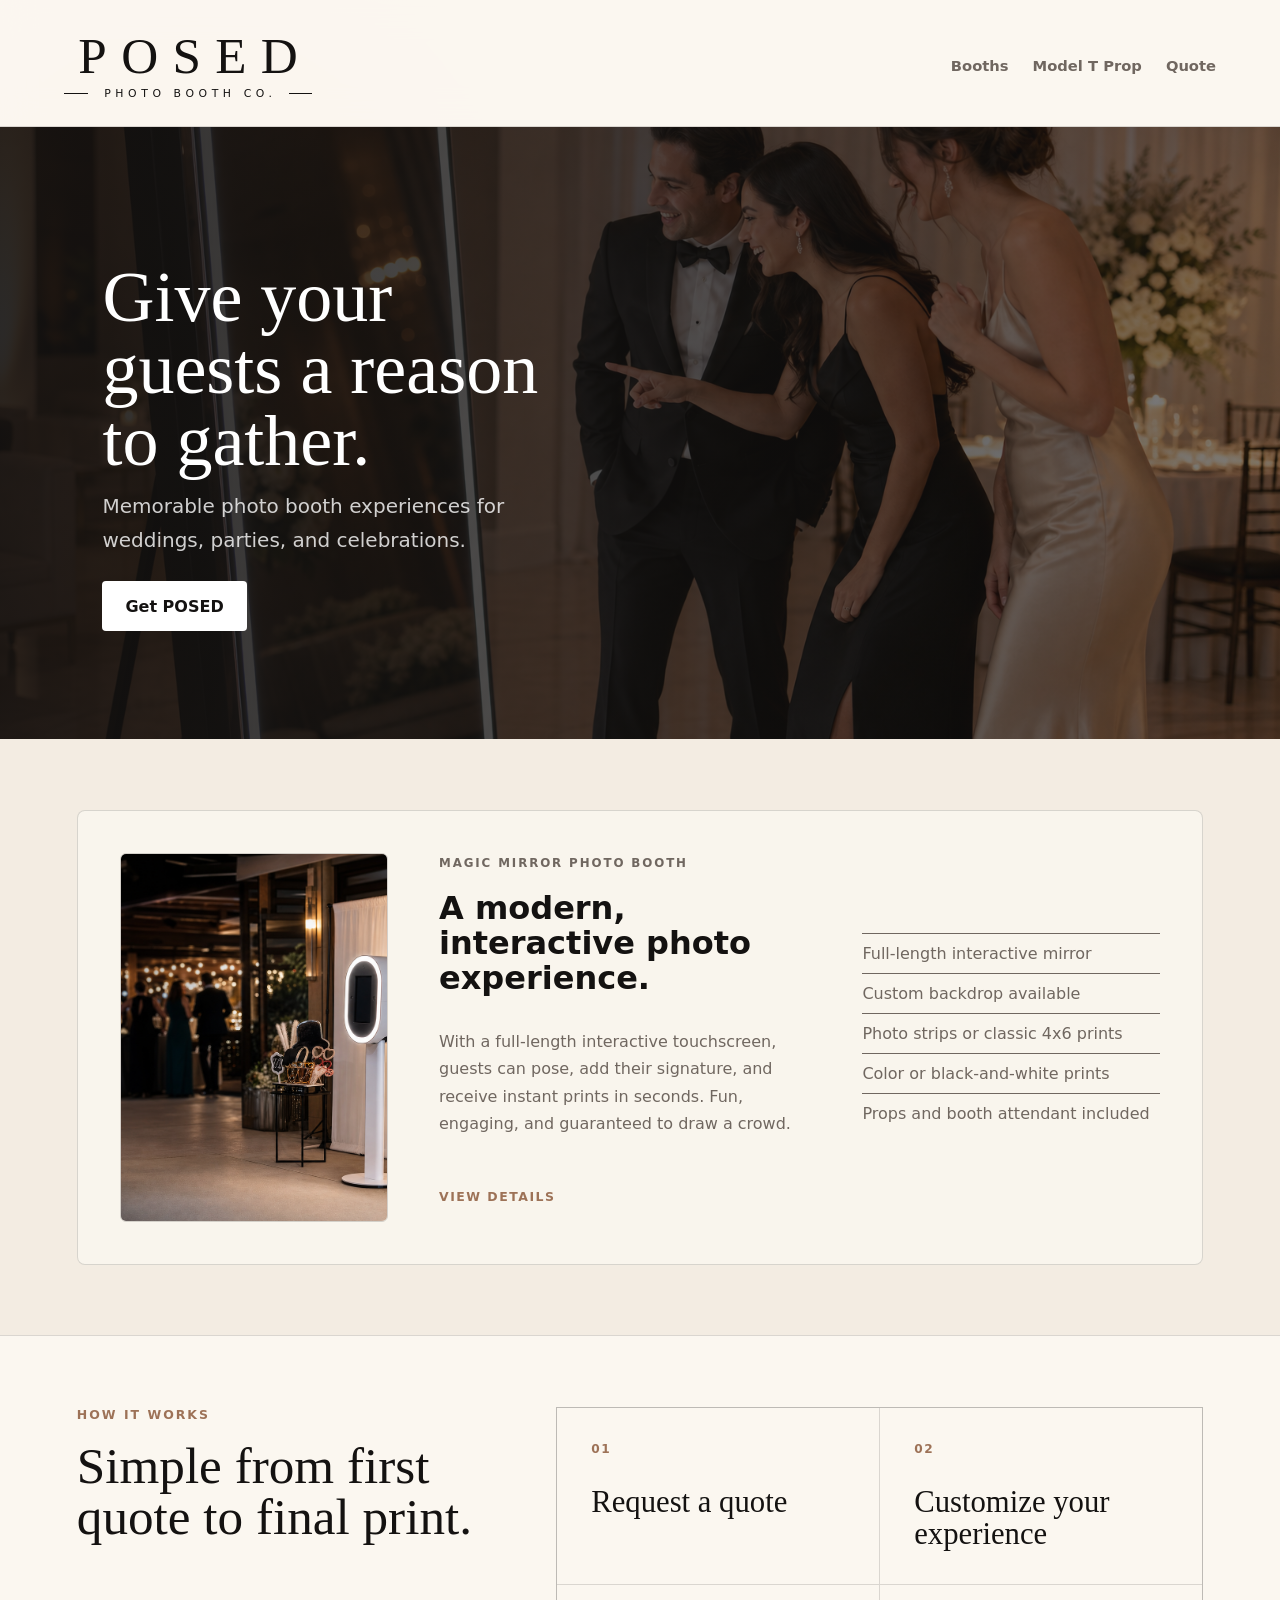
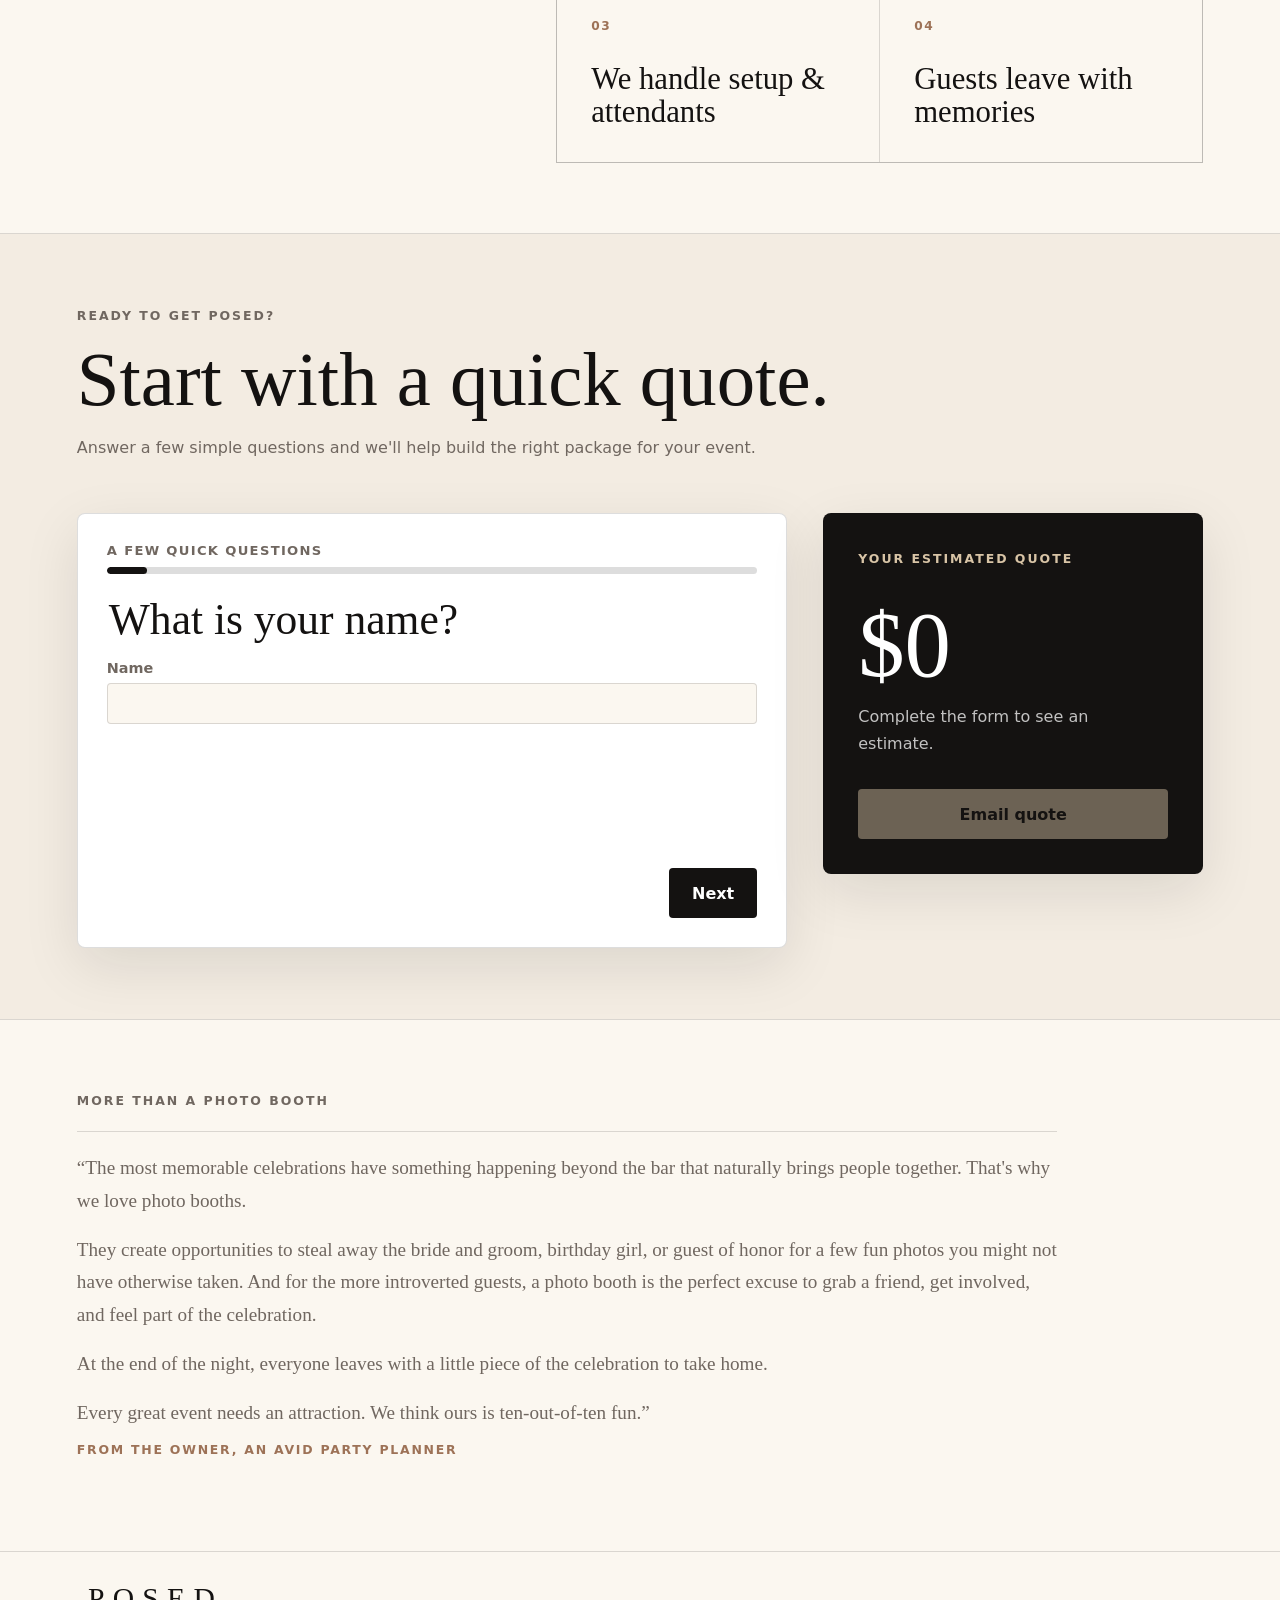
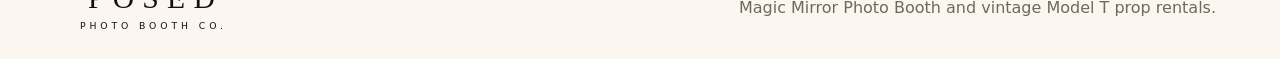
==== commit e7fa3ecc: "Update hero image and move owner quote" ====
--- a/index.html
+++ b/index.html
@@ -36,34 +36,6 @@
       </section>
 
       <section class="booth-section" id="booths" aria-label="Photo booth options">
-        <div class="section-heading">
-          <p class="eyebrow">More than a photo booth</p>
-          <figure class="owner-quote">
-            <blockquote>
-              <p>
-                &ldquo;The most memorable celebrations have something happening beyond
-                the bar that naturally brings people together. That's why we love
-                photo booths.
-              </p>
-              <p>
-                They create opportunities to steal away the bride and groom,
-                birthday girl, or guest of honor for a few fun photos you might
-                not have otherwise taken. And for the more introverted guests, a
-                photo booth is the perfect excuse to grab a friend, get involved,
-                and feel part of the celebration.
-              </p>
-              <p>
-                At the end of the night, everyone leaves with a little piece of
-                the celebration to take home.
-              </p>
-              <p>
-                Every great event needs an attraction. We think ours is
-                ten-out-of-ten fun.&rdquo;
-              </p>
-            </blockquote>
-            <figcaption>From the owner, an avid party planner</figcaption>
-          </figure>
-        </div>
         <div class="booth-grid">
           <a class="booth-card-link" href="mirror-booth.html">
             <article class="booth-card">
@@ -338,6 +310,37 @@
           </a>
         </aside>
       </section>
+
+      <section class="owner-section" aria-label="Owner note">
+        <div class="section-heading">
+          <p class="eyebrow">More than a photo booth</p>
+          <figure class="owner-quote">
+            <blockquote>
+              <p>
+                &ldquo;The most memorable celebrations have something happening beyond
+                the bar that naturally brings people together. That's why we love
+                photo booths.
+              </p>
+              <p>
+                They create opportunities to steal away the bride and groom,
+                birthday girl, or guest of honor for a few fun photos you might
+                not have otherwise taken. And for the more introverted guests, a
+                photo booth is the perfect excuse to grab a friend, get involved,
+                and feel part of the celebration.
+              </p>
+              <p>
+                At the end of the night, everyone leaves with a little piece of
+                the celebration to take home.
+              </p>
+              <p>
+                Every great event needs an attraction. We think ours is
+                ten-out-of-ten fun.&rdquo;
+              </p>
+            </blockquote>
+            <figcaption>From the owner, an avid party planner</figcaption>
+          </figure>
+        </div>
+      </section>
     </main>
 
     <footer class="site-footer">
--- a/styles.css
+++ b/styles.css
@@ -168,7 +168,7 @@
   padding: clamp(82px, 10vw, 142px) clamp(28px, 8vw, 112px) clamp(72px, 8vw, 112px);
   background:
     linear-gradient(90deg, rgba(20, 18, 17, 0.9), rgba(20, 18, 17, 0.54)),
-    url("/images/model-t.jpg") center center / cover no-repeat;
+    url("assets/mirror-booth-guests-hero.png") center center / cover no-repeat;
   color: var(--white);
 }
 
@@ -310,12 +310,18 @@
 
 .booth-section,
 .process-section,
+.owner-section,
 .quote-section {
   padding: clamp(46px, 5.5vw, 74px) clamp(20px, 6vw, 88px);
 }
 
 .booth-section {
   background: var(--ivory);
+}
+
+.owner-section {
+  background: var(--paper);
+  border-top: 1px solid var(--line);
 }
 
 .section-heading,
@@ -991,6 +997,7 @@
   .hero,
   .booth-section,
   .process-section,
+  .owner-section,
   .quote-section,
   .detail-hero,
   .strip-preview {
@@ -1000,7 +1007,8 @@
   .brand {
     align-items: center;
     gap: 4px;
-    width: min(100%, 18rem);
+    width: min(100%, 15.5rem);
+    margin-left: 8px;
   }
 
   .brand-main {
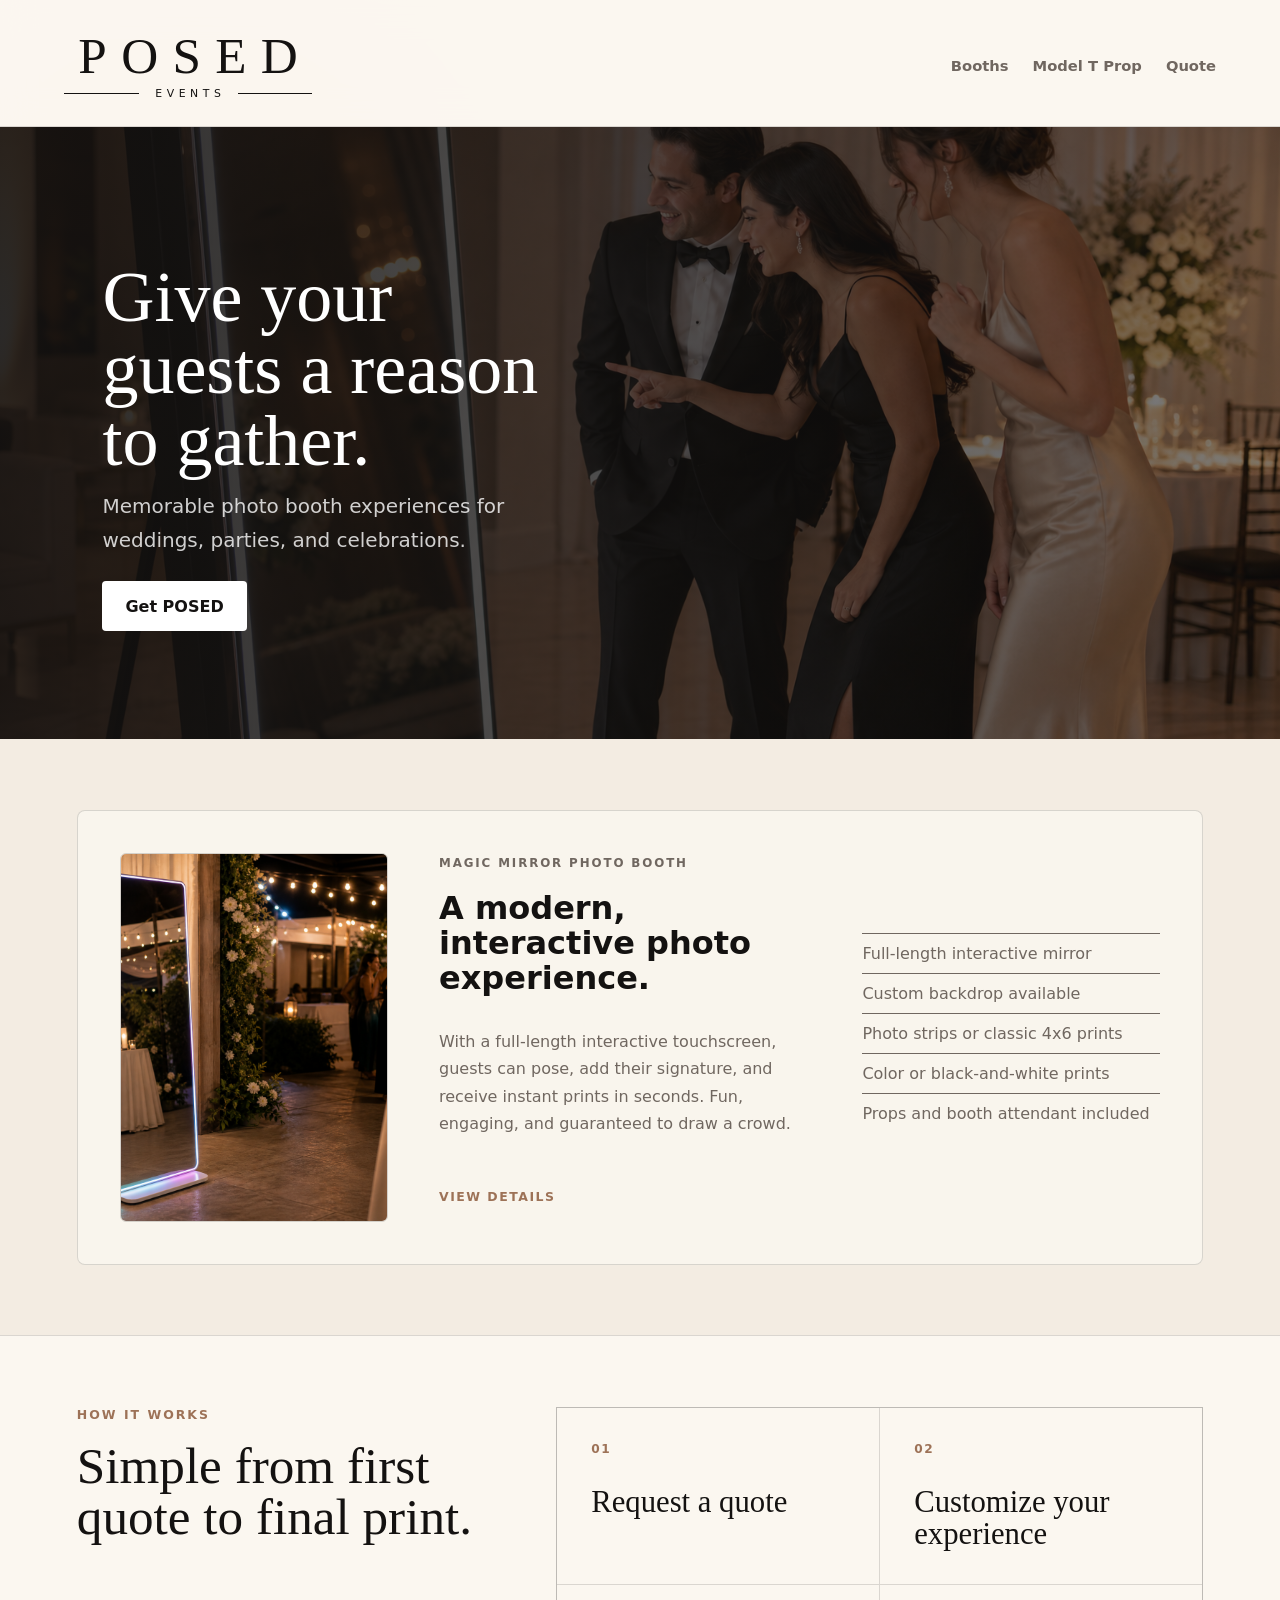
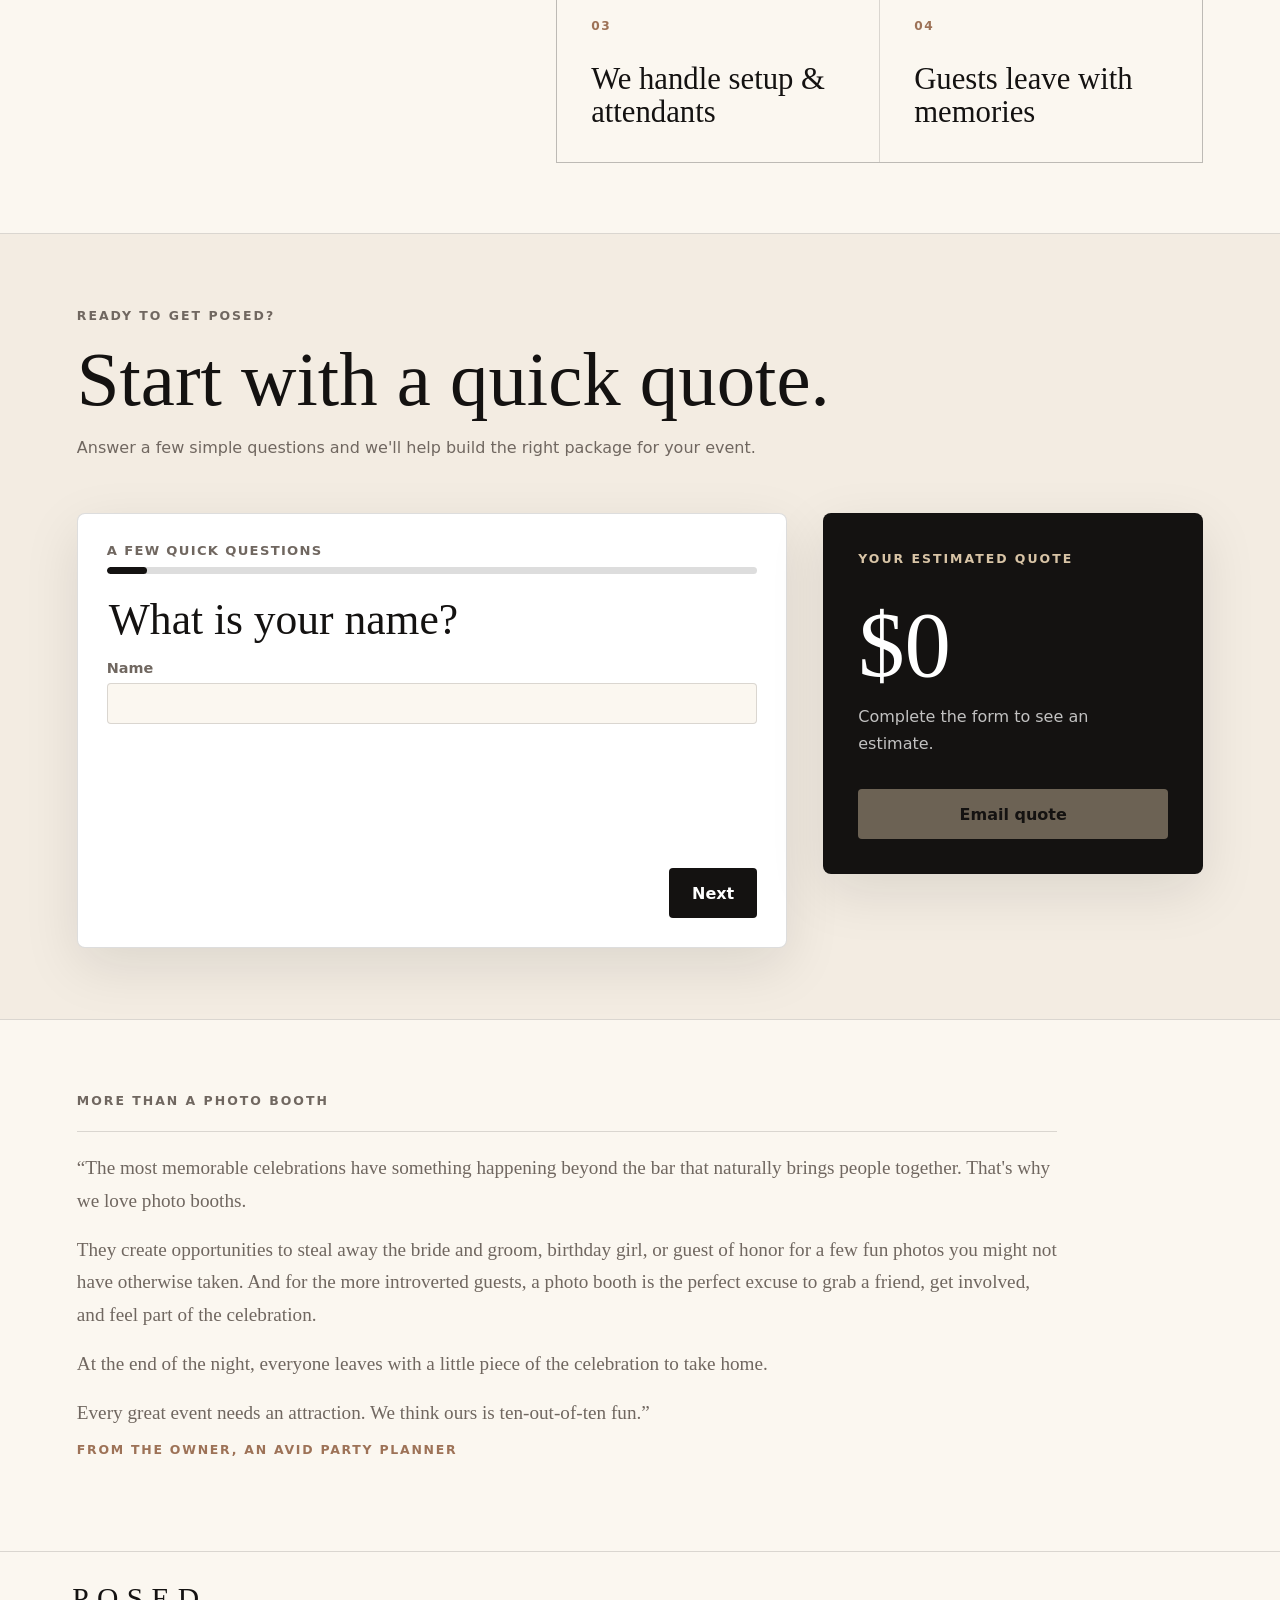
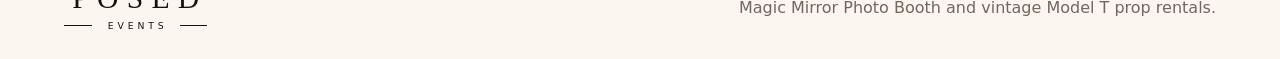
==== commit 131d4e21: "Update POSED branding and booth image" ====
--- a/index.html
+++ b/index.html
@@ -13,10 +13,10 @@
   </head>
   <body>
     <header class="site-header">
-      <a class="brand" href="#top" aria-label="POSED Photo Booth Co. home">
+      <a class="brand" href="#top" aria-label="POSED Events home">
         <span class="brand-copy">
           <span class="brand-main">POSED</span>
-          <span class="brand-sub"><span></span>Photo Booth Co.<span></span></span>
+          <span class="brand-sub"><span></span>Events<span></span></span>
         </span>
       </a>
       <nav class="nav" aria-label="Primary navigation">
@@ -41,8 +41,8 @@
             <article class="booth-card">
               <figure class="booth-card-media">
                 <img
-                  src="assets/posed-photo-booth-hero.png"
-                  alt="Magic Mirror photo booth setup with event backdrop"
+                  src="assets/mirror-booth-air.png"
+                  alt="Mirror Booth Air photo booth setup at an elegant event"
                 >
               </figure>
               <p class="booth-label">Magic Mirror Photo Booth</p>
@@ -191,8 +191,8 @@
                 </span>
                 <img
                   class="choice-image"
-                  src="assets/posed-photo-booth-hero.png"
-                  alt="Mirror booth setup with backdrop and event lighting"
+                  src="assets/mirror-booth-air.png"
+                  alt="Mirror Booth Air setup with event lighting"
                 >
               </label>
             </div>
@@ -344,10 +344,10 @@
     </main>
 
     <footer class="site-footer">
-      <a class="brand brand-small" href="#top" aria-label="POSED Photo Booth Co. home">
+      <a class="brand brand-small" href="#top" aria-label="POSED Events home">
         <span class="brand-copy">
           <span class="brand-main">POSED</span>
-          <span class="brand-sub"><span></span>Photo Booth Co.<span></span></span>
+          <span class="brand-sub"><span></span>Events<span></span></span>
         </span>
       </a>
       <p>Magic Mirror Photo Booth and vintage Model T prop rentals.</p>
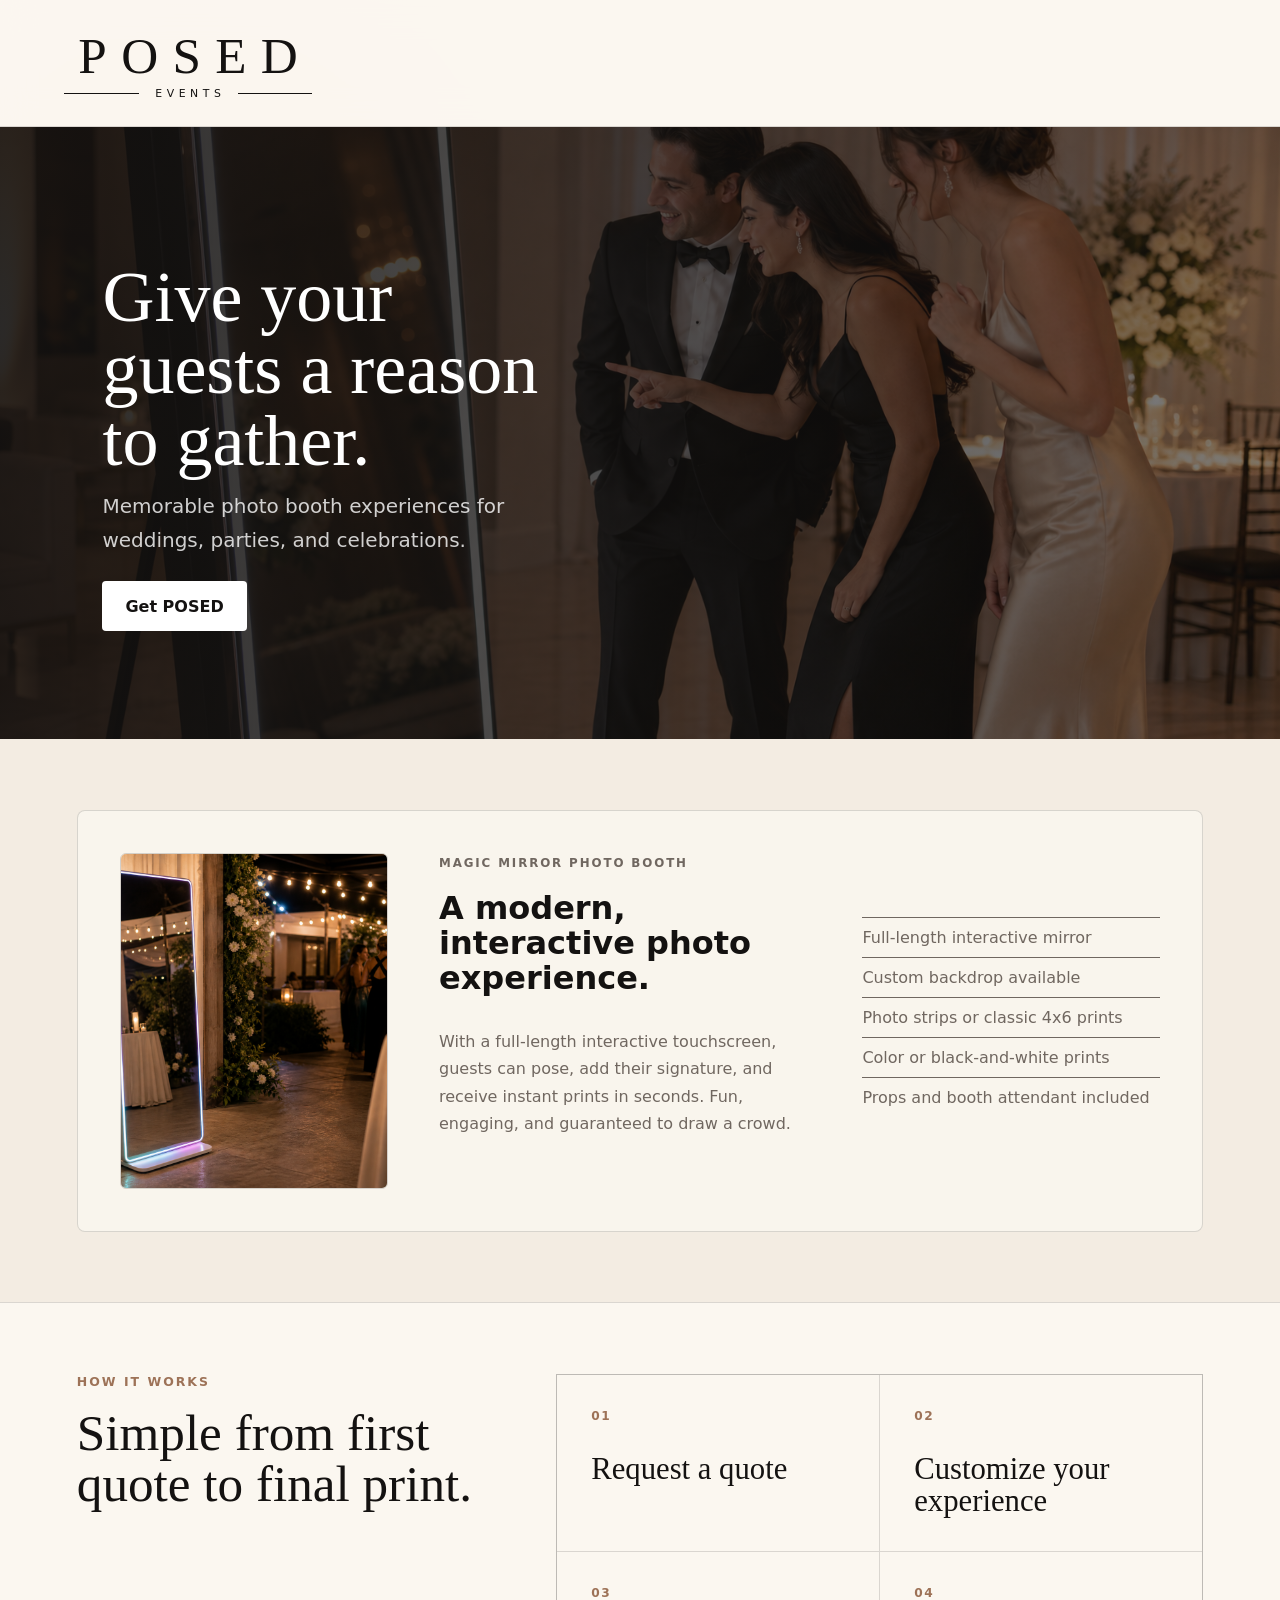
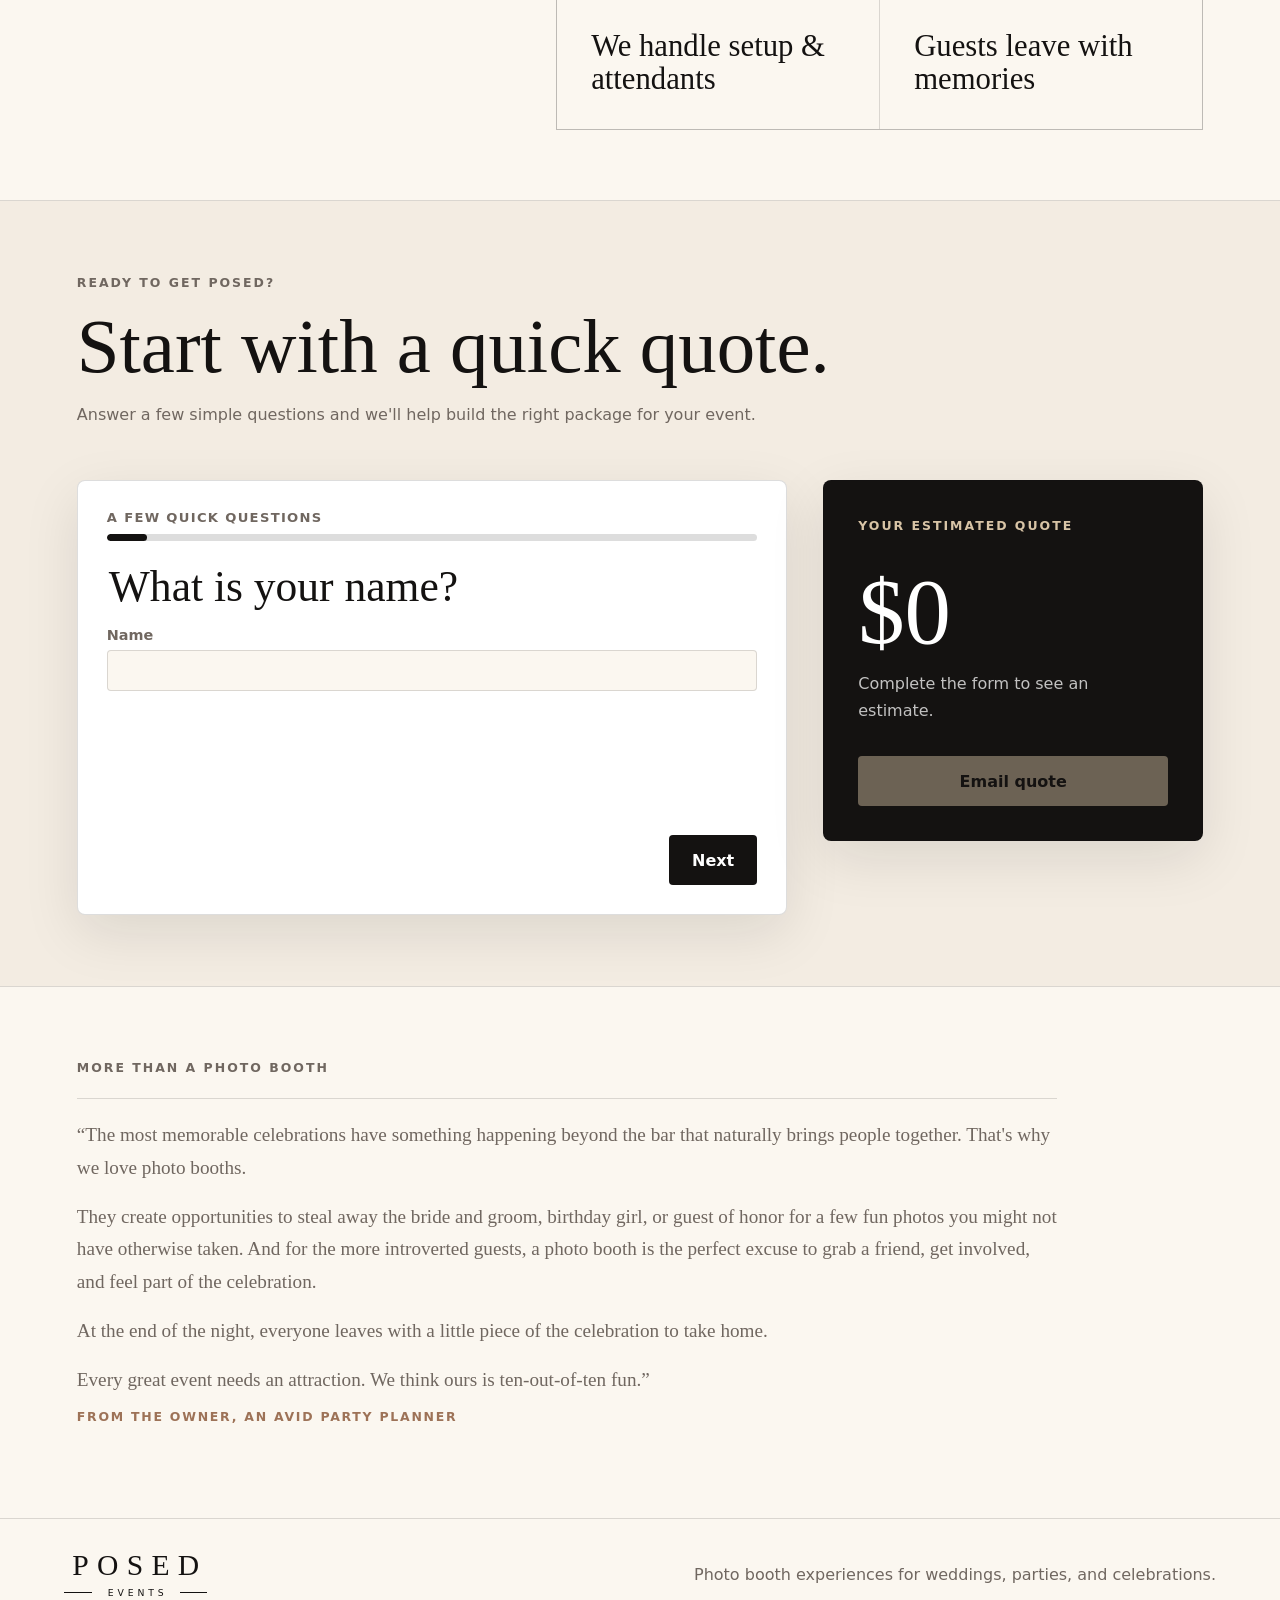
==== commit b1d8ebbb: "Simplify POSED homepage navigation" ====
--- a/index.html
+++ b/index.html
@@ -5,9 +5,9 @@
     <meta name="viewport" content="width=device-width, initial-scale=1">
     <meta
       name="description"
-      content="POSED Photo Booth Co. offers mirror booth and vintage Model T photo booth experiences for weddings, parties, brand events, and celebrations."
+      content="POSED Events offers memorable photo booth experiences for weddings, parties, brand events, and celebrations."
     >
-    <title>POSED Photo Booth Co.</title>
+    <title>POSED Events</title>
     <link rel="stylesheet" href="styles.css">
     <script src="script.js" defer></script>
   </head>
@@ -19,11 +19,7 @@
           <span class="brand-sub"><span></span>Events<span></span></span>
         </span>
       </a>
-      <nav class="nav" aria-label="Primary navigation">
-        <a href="mirror-booth.html">Booths</a>
-        <a href="model-t-booth.html">Model T Prop</a>
-        <a href="#quote">Quote</a>
-      </nav>
+      <nav class="nav" aria-label="Primary navigation"></nav>
     </header>
 
     <main id="top">
@@ -37,31 +33,28 @@
 
       <section class="booth-section" id="booths" aria-label="Photo booth options">
         <div class="booth-grid">
-          <a class="booth-card-link" href="mirror-booth.html">
-            <article class="booth-card">
-              <figure class="booth-card-media">
-                <img
-                  src="assets/mirror-booth-air.png"
-                  alt="Mirror Booth Air photo booth setup at an elegant event"
-                >
-              </figure>
-              <p class="booth-label">Magic Mirror Photo Booth</p>
-              <h3>A modern, interactive photo experience.</h3>
-              <p>
-                With a full-length interactive touchscreen, guests can pose, add
-                their signature, and receive instant prints in seconds. Fun,
-                engaging, and guaranteed to draw a crowd.
-              </p>
-              <ul>
-                <li>Full-length interactive mirror</li>
-                <li>Custom backdrop available</li>
-                <li>Photo strips or classic 4x6 prints</li>
-                <li>Color or black-and-white prints</li>
-                <li>Props and booth attendant included</li>
-              </ul>
-              <span class="card-link-text">View details</span>
-            </article>
-          </a>
+          <article class="booth-card">
+            <figure class="booth-card-media">
+              <img
+                src="assets/mirror-booth-air.png"
+                alt="Mirror Booth Air photo booth setup at an elegant event"
+              >
+            </figure>
+            <p class="booth-label">Magic Mirror Photo Booth</p>
+            <h3>A modern, interactive photo experience.</h3>
+            <p>
+              With a full-length interactive touchscreen, guests can pose, add
+              their signature, and receive instant prints in seconds. Fun,
+              engaging, and guaranteed to draw a crowd.
+            </p>
+            <ul>
+              <li>Full-length interactive mirror</li>
+              <li>Custom backdrop available</li>
+              <li>Photo strips or classic 4x6 prints</li>
+              <li>Color or black-and-white prints</li>
+              <li>Props and booth attendant included</li>
+            </ul>
+          </article>
         </div>
       </section>
 
@@ -350,7 +343,7 @@
           <span class="brand-sub"><span></span>Events<span></span></span>
         </span>
       </a>
-      <p>Magic Mirror Photo Booth and vintage Model T prop rentals.</p>
+      <p>Photo booth experiences for weddings, parties, and celebrations.</p>
     </footer>
 
     <a class="mobile-sticky-cta" href="#quote">Get Quote</a>
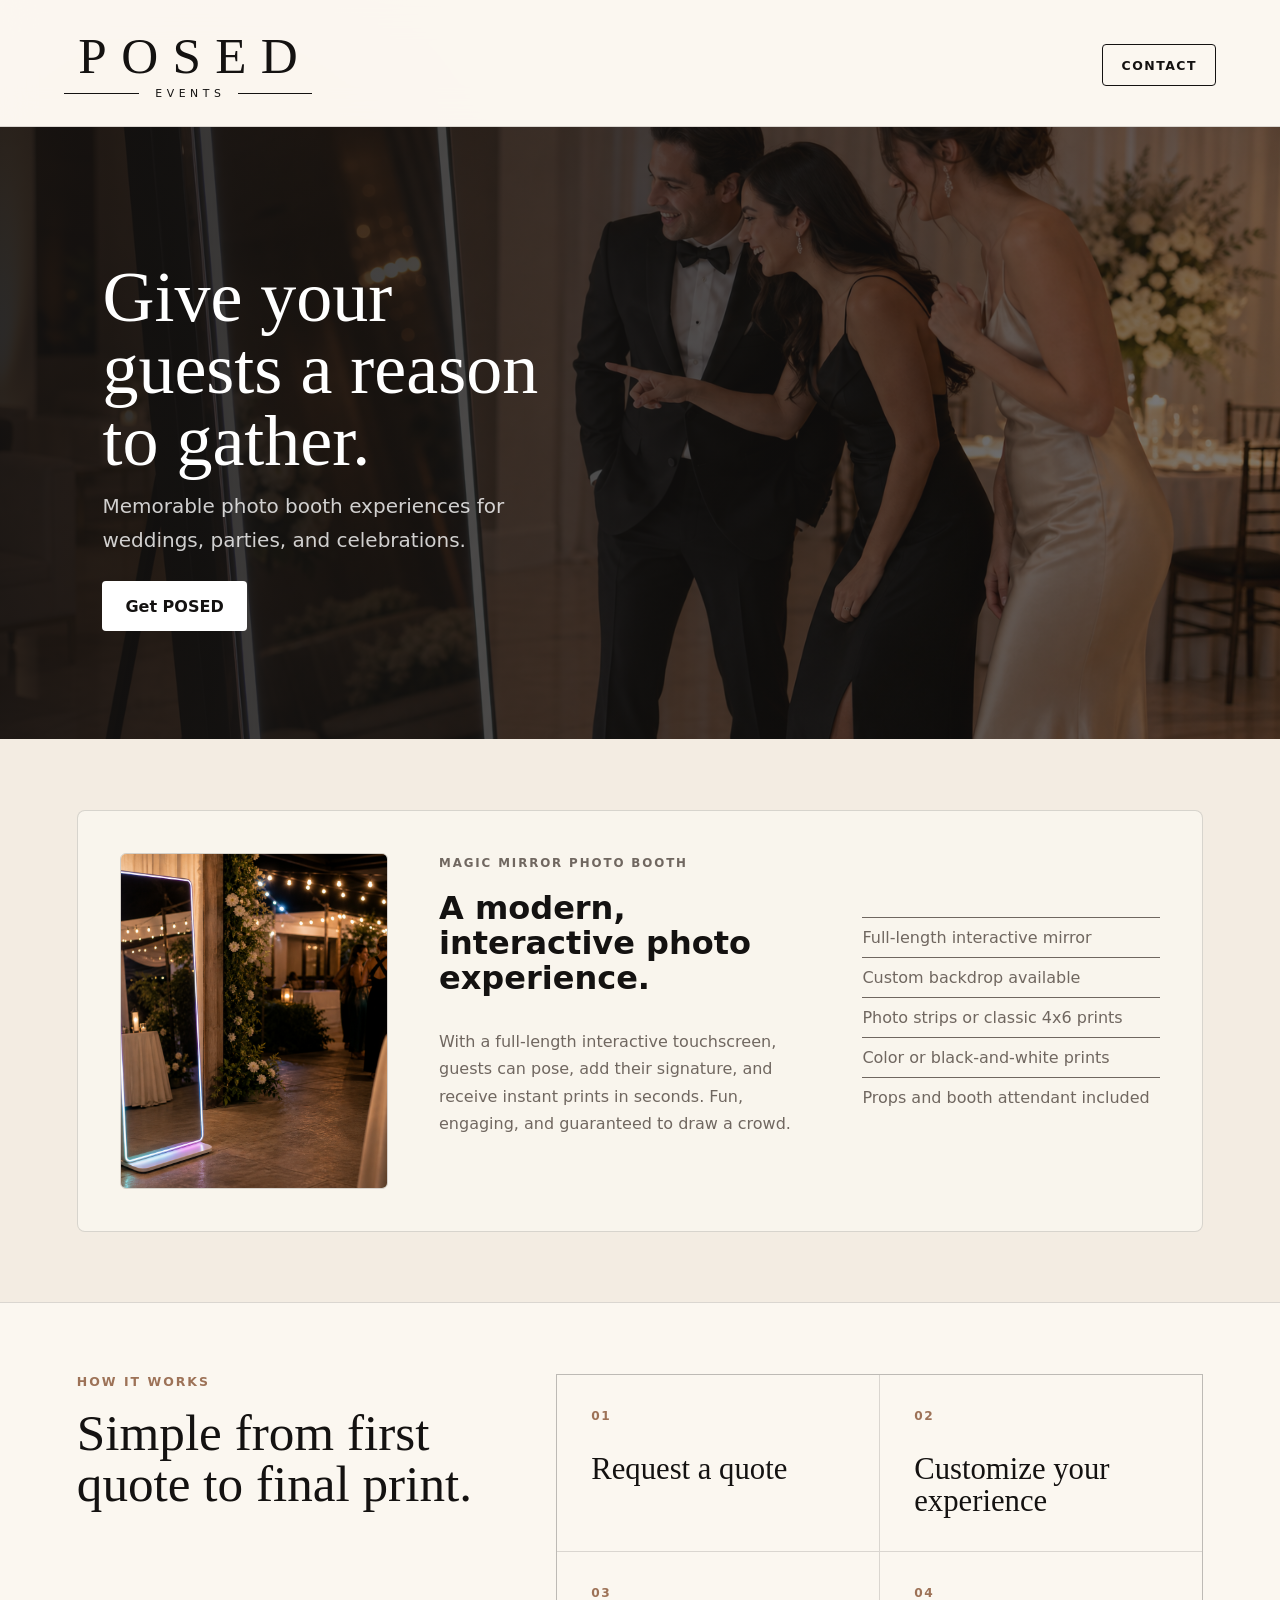
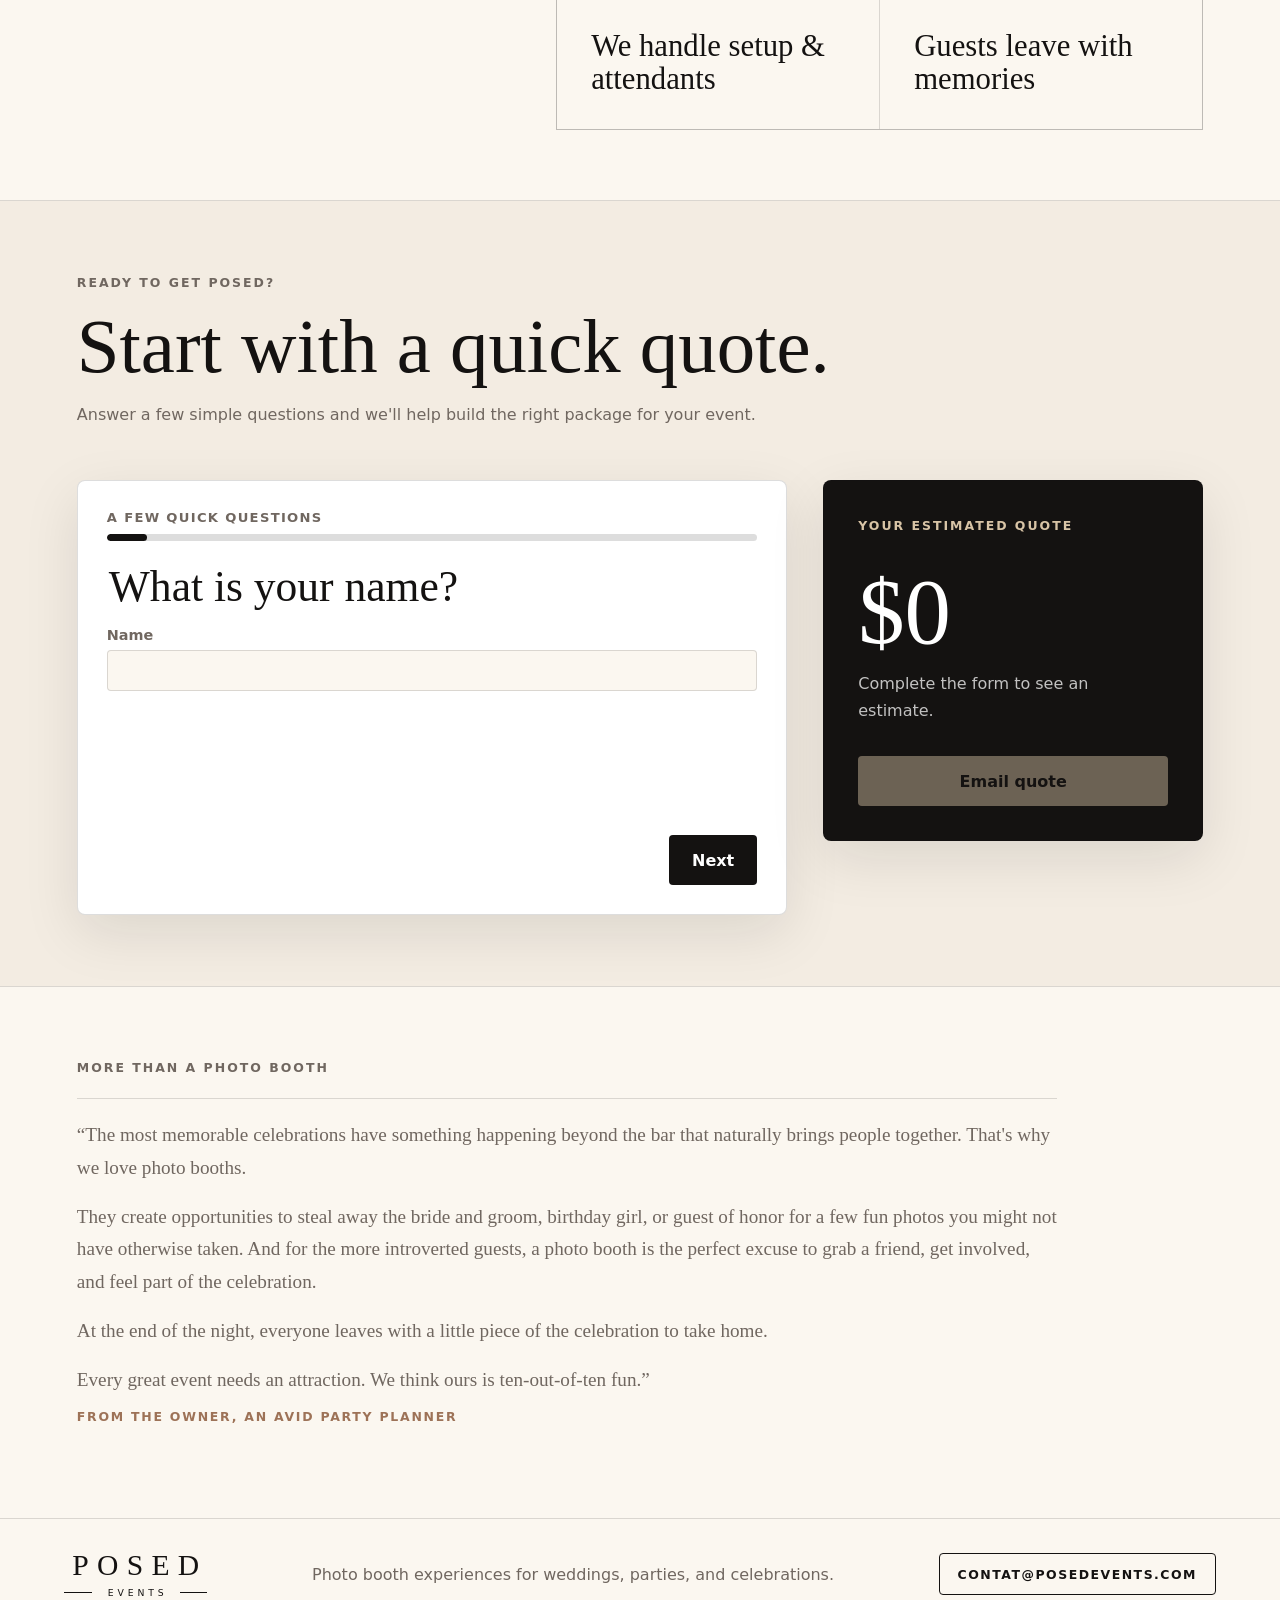
==== commit 94d2555f: "Update POSED contact and mobile layout" ====
--- a/index.html
+++ b/index.html
@@ -19,7 +19,9 @@
           <span class="brand-sub"><span></span>Events<span></span></span>
         </span>
       </a>
-      <nav class="nav" aria-label="Primary navigation"></nav>
+      <nav class="nav" aria-label="Primary navigation">
+        <a class="contact-link" href="mailto:contat@posedevents.com?subject=POSED%20Events%20inquiry">Contact</a>
+      </nav>
     </header>
 
     <main id="top">
@@ -344,6 +346,7 @@
         </span>
       </a>
       <p>Photo booth experiences for weddings, parties, and celebrations.</p>
+      <a class="footer-email" href="mailto:contat@posedevents.com?subject=POSED%20Events%20inquiry">contat@posedevents.com</a>
     </footer>
 
     <a class="mobile-sticky-cta" href="#quote">Get Quote</a>
--- a/styles.css
+++ b/styles.css
@@ -156,6 +156,29 @@
 
 .nav a:hover {
   color: var(--ink);
+}
+
+.contact-link,
+.footer-email {
+  display: inline-flex;
+  align-items: center;
+  justify-content: center;
+  min-height: 42px;
+  border: 1px solid var(--ink);
+  border-radius: 4px;
+  padding: 0 18px;
+  color: var(--ink);
+  font-size: 0.78rem;
+  font-weight: 900;
+  letter-spacing: 0.12em;
+  text-decoration: none;
+  text-transform: uppercase;
+}
+
+.contact-link:hover,
+.footer-email:hover {
+  background: var(--ink);
+  color: var(--white);
 }
 
 .hero {
@@ -782,6 +805,10 @@
   margin: 0;
 }
 
+.footer-email {
+  white-space: nowrap;
+}
+
 .detail-page .site-header {
   position: sticky;
 }
@@ -940,8 +967,12 @@
     line-height: 1.03;
   }
 
-  .site-header,
-  .site-footer {
+.site-header,
+.site-footer {
+    flex-direction: column;
+  }
+
+  .site-header {
     flex-direction: column;
   }
 
@@ -990,6 +1021,11 @@
 
   .site-header {
     position: static;
+    align-items: center;
+    flex-direction: row;
+    justify-content: space-between;
+    gap: 12px;
+    padding-block: 10px 9px;
   }
 
   .site-header,
@@ -1007,21 +1043,22 @@
   .brand {
     align-items: center;
     gap: 4px;
-    width: min(100%, 15.5rem);
-    margin-left: 8px;
+    width: auto;
+    margin-inline: 0;
   }
 
   .brand-main {
-    font-size: 2.4rem;
-    letter-spacing: 0.2em;
-    text-indent: 0.2em;
+    font-size: 1.95rem;
+    letter-spacing: 0.18em;
+    text-indent: 0.18em;
   }
 
   .brand-sub {
-    gap: 8px;
-    font-size: 0.56rem;
-    letter-spacing: 0.22em;
-    text-indent: 0.22em;
+    gap: 6px;
+    width: 10.5rem;
+    font-size: 0.48rem;
+    letter-spacing: 0.18em;
+    text-indent: 0.18em;
   }
 
   .brand-copy {
@@ -1029,9 +1066,14 @@
   }
 
   .nav {
-    width: 100%;
-    justify-content: space-between;
-    gap: 16px;
+    width: auto;
+    justify-content: center;
+    flex: 0 0 auto;
+    gap: 0;
+  }
+
+  .contact-link {
+    display: none;
   }
 
   .hero {
@@ -1064,6 +1106,10 @@
     line-height: 1.55;
   }
 
+  .hero .button {
+    display: none;
+  }
+
   h2 {
     font-size: clamp(2.45rem, 12vw, 4rem);
   }
@@ -1074,6 +1120,23 @@
 
   .booth-card-media {
     min-height: 240px;
+    order: 4;
+  }
+
+  .booth-card > .booth-label {
+    order: 1;
+  }
+
+  .booth-card h3 {
+    order: 2;
+  }
+
+  .booth-card > p {
+    order: 3;
+  }
+
+  .booth-card ul {
+    order: 5;
   }
 
   .process-heading h2 {
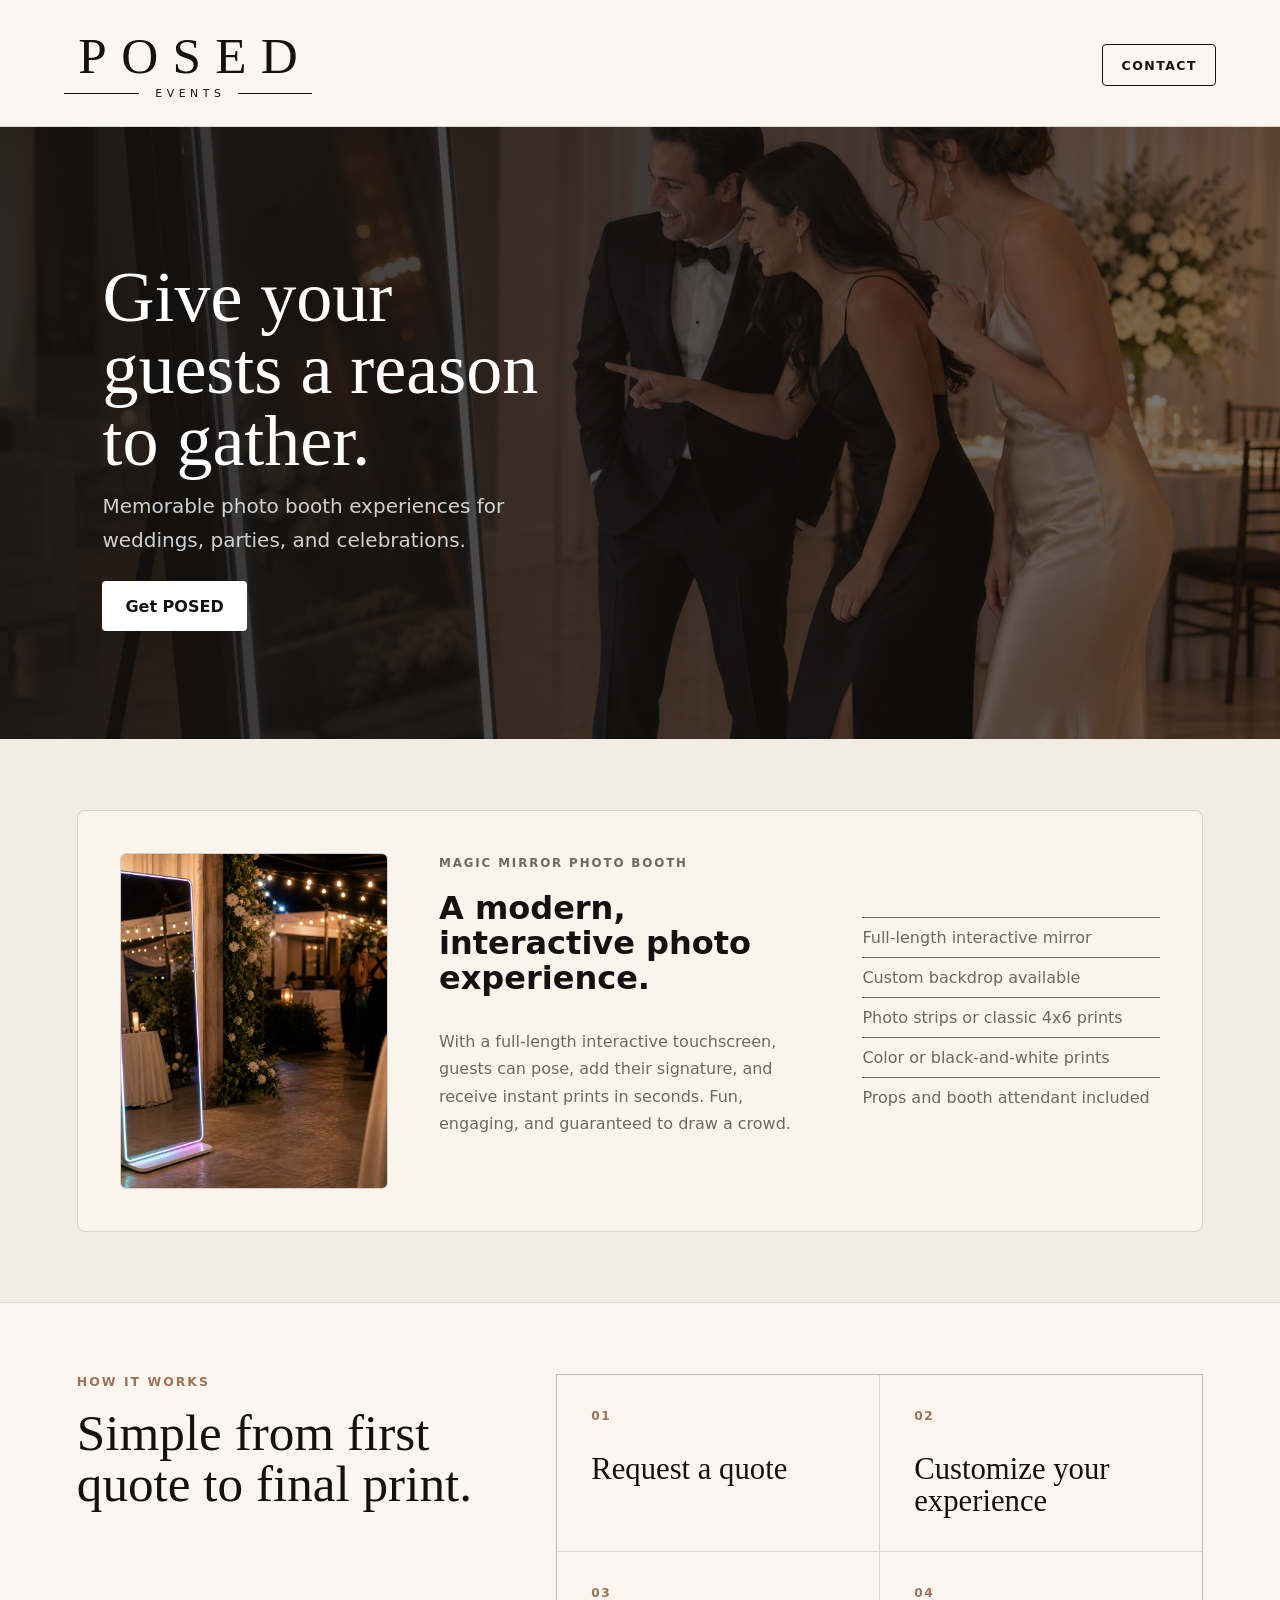
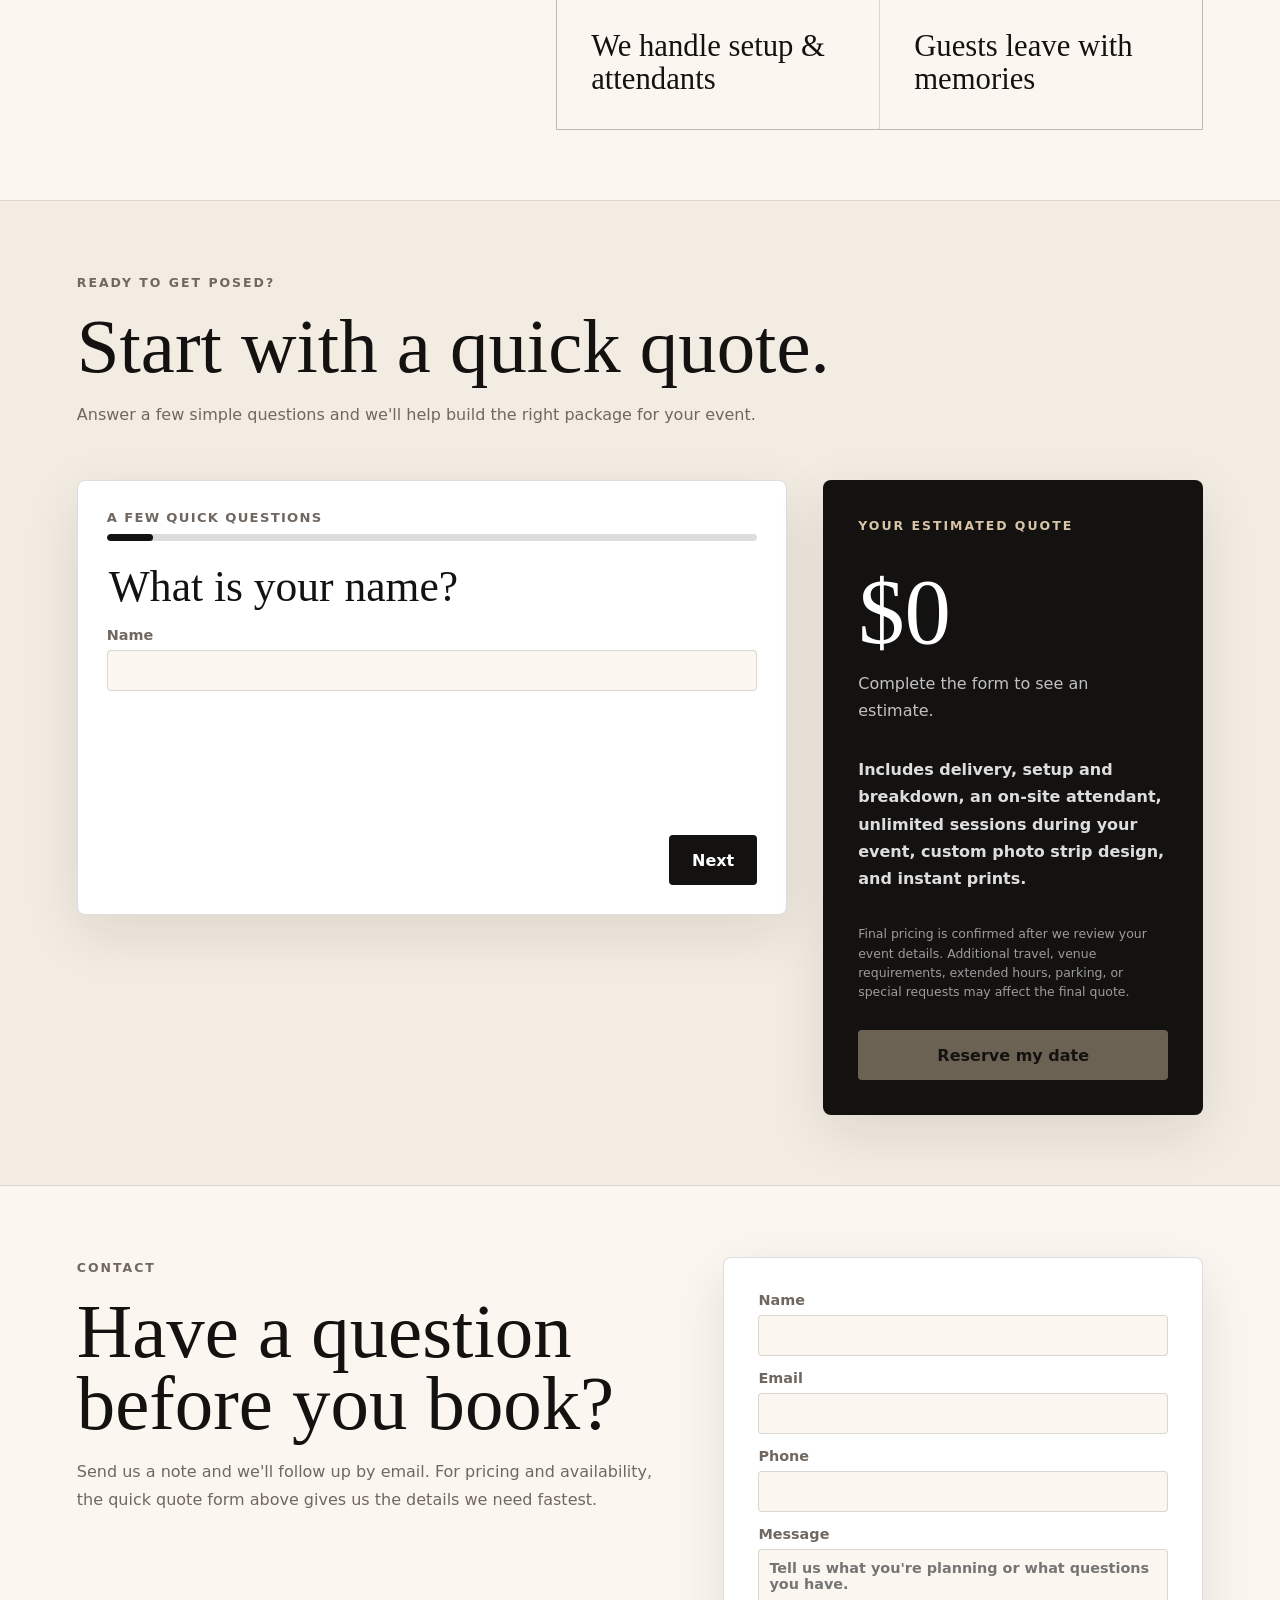
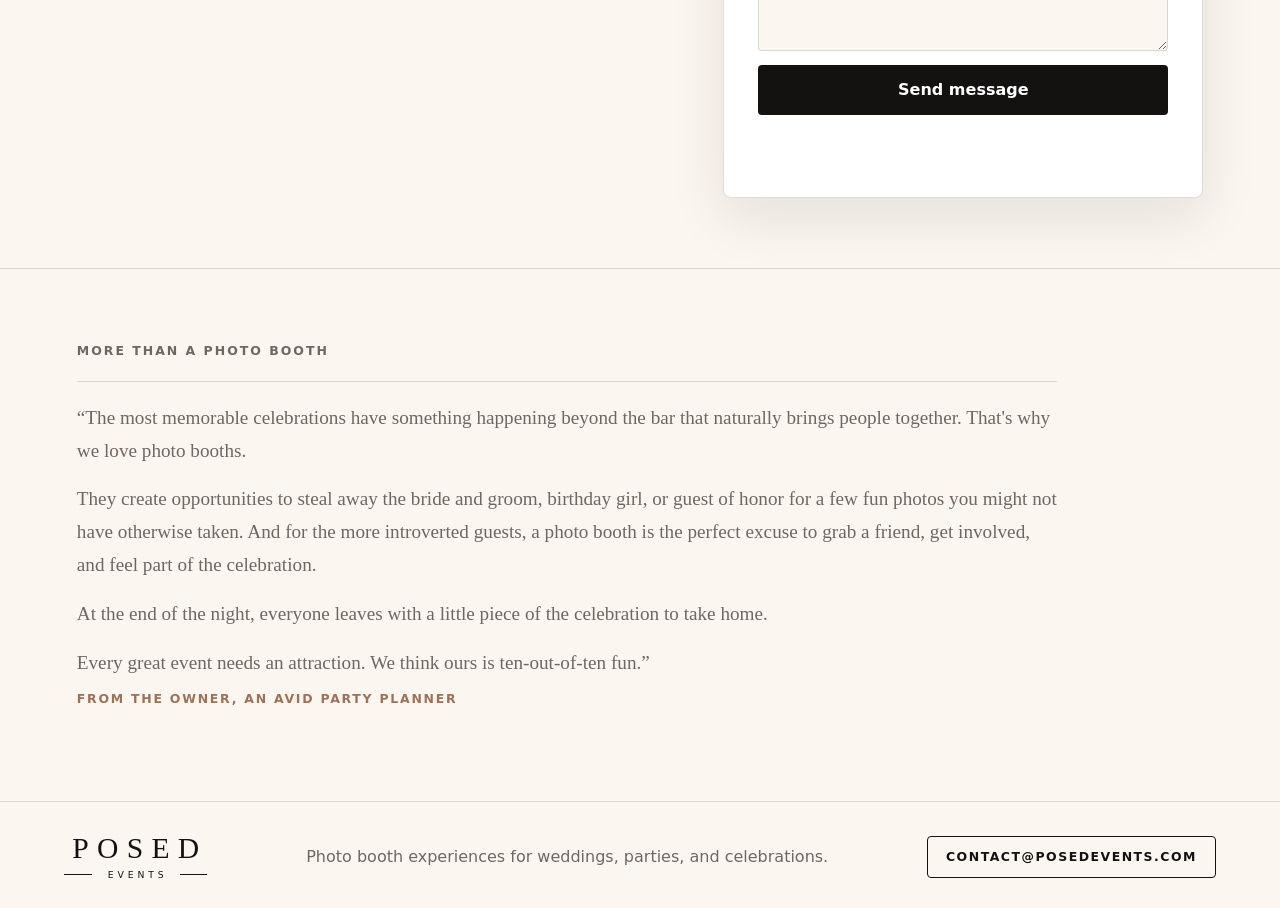
==== commit ff2cab64: "Add POSED contact form and update quote flow" ====
--- a/index.html
+++ b/index.html
@@ -20,7 +20,7 @@
         </span>
       </a>
       <nav class="nav" aria-label="Primary navigation">
-        <a class="contact-link" href="mailto:contat@posedevents.com?subject=POSED%20Events%20inquiry">Contact</a>
+        <a class="contact-link" href="#contact">Contact</a>
       </nav>
     </header>
 
@@ -174,25 +174,6 @@
             </label>
           </fieldset>
 
-          <fieldset class="form-step" data-step="7">
-            <legend>Your photo booth experience</legend>
-            <div class="choice-grid">
-              <label class="choice-card">
-                <input type="radio" name="booth" value="Mirror Booth" checked>
-                <span>
-                  <strong>Mirror Booth</strong>
-                  <small>Starting at $650</small>
-                  Interactive full-body mirror photos, on-screen signing, and prints.
-                </span>
-                <img
-                  class="choice-image"
-                  src="assets/mirror-booth-air.png"
-                  alt="Mirror Booth Air setup with event lighting"
-                >
-              </label>
-            </div>
-          </fieldset>
-
           <fieldset class="form-step" data-step="8">
             <legend>How many hours do you need the booth?</legend>
             <label>
@@ -231,18 +212,6 @@
             </label>
           </fieldset>
 
-          <fieldset class="form-step" data-step="11">
-            <legend>Do you want a custom backdrop?</legend>
-            <label>
-              Backdrop
-              <select name="backdrop">
-                <option value="Standard backdrop">Standard backdrop</option>
-                <option value="Custom backdrop">Custom backdrop</option>
-                <option value="Not sure yet">Not sure yet</option>
-              </select>
-            </label>
-          </fieldset>
-
           <fieldset class="form-step" data-step="12">
             <legend>What time does the event start?</legend>
             <label>
@@ -300,10 +269,66 @@
           <p class="eyebrow">Your estimated quote</p>
           <strong id="quote-total">$0</strong>
           <p id="quote-summary">Complete the form to see an estimate.</p>
+          <p class="quote-includes">
+            Includes delivery, setup and breakdown, an on-site attendant,
+            unlimited sessions during your event, custom photo strip design, and
+            instant prints.
+          </p>
+          <p class="quote-fine-print">
+            Final pricing is confirmed after we review your event details.
+            Additional travel, venue requirements, extended hours, parking, or
+            special requests may affect the final quote.
+          </p>
           <a class="email-button is-disabled" id="email-quote" href="#" aria-disabled="true">
-            Email quote
+            Reserve my date
           </a>
         </aside>
+      </section>
+
+      <section class="contact-section" id="contact" aria-labelledby="contact-title">
+        <div class="contact-copy">
+          <p class="eyebrow">Contact</p>
+          <h2 id="contact-title">Have a question before you book?</h2>
+          <p>
+            Send us a note and we'll follow up by email. For pricing and
+            availability, the quick quote form above gives us the details we
+            need fastest.
+          </p>
+        </div>
+
+        <form
+          class="contact-form"
+          id="contact-form"
+          action="https://formsubmit.co/contact@posedevents.com"
+          method="POST"
+        >
+          <input type="hidden" name="_subject" value="New POSED Events contact form">
+          <input type="hidden" name="_template" value="table">
+          <input type="text" name="_honey" tabindex="-1" autocomplete="off" hidden>
+          <label>
+            Name
+            <input type="text" name="name" autocomplete="name" required>
+          </label>
+          <label>
+            Email
+            <input type="email" name="email" autocomplete="email" required>
+          </label>
+          <label>
+            Phone
+            <input type="tel" name="phone" autocomplete="tel">
+          </label>
+          <label>
+            Message
+            <textarea
+              name="message"
+              rows="5"
+              placeholder="Tell us what you're planning or what questions you have."
+              required
+            ></textarea>
+          </label>
+          <button type="submit">Send message</button>
+          <p class="form-message" id="contact-message" role="status"></p>
+        </form>
       </section>
 
       <section class="owner-section" aria-label="Owner note">
@@ -346,7 +371,7 @@
         </span>
       </a>
       <p>Photo booth experiences for weddings, parties, and celebrations.</p>
-      <a class="footer-email" href="mailto:contat@posedevents.com?subject=POSED%20Events%20inquiry">contat@posedevents.com</a>
+      <a class="footer-email" href="mailto:contact@posedevents.com?subject=POSED%20Events%20inquiry">contact@posedevents.com</a>
     </footer>
 
     <a class="mobile-sticky-cta" href="#quote">Get Quote</a>
--- a/styles.css
+++ b/styles.css
@@ -307,6 +307,7 @@
 
 .button,
 .form-actions button,
+.contact-form button,
 .email-button {
   max-width: 100%;
   min-width: 0;
@@ -334,7 +335,8 @@
 .booth-section,
 .process-section,
 .owner-section,
-.quote-section {
+.quote-section,
+.contact-section {
   padding: clamp(46px, 5.5vw, 74px) clamp(20px, 6vw, 88px);
 }
 
@@ -553,7 +555,28 @@
   margin-bottom: 0;
 }
 
+.contact-section {
+  display: grid;
+  grid-template-columns: minmax(0, 0.85fr) minmax(280px, 0.7fr);
+  justify-content: center;
+  gap: clamp(24px, 5vw, 72px);
+  align-items: start;
+  background: var(--paper);
+  border-top: 1px solid var(--line);
+}
+
+.contact-copy {
+  min-width: 0;
+  max-width: 760px;
+}
+
+.contact-copy p {
+  color: var(--muted);
+  line-height: 1.7;
+}
+
 .quote-form,
+.contact-form,
 .quote-result {
   min-width: 0;
   background: var(--white);
@@ -564,6 +587,12 @@
 
 .quote-form {
   padding: clamp(19px, 3.4vw, 29px);
+}
+
+.contact-form {
+  display: grid;
+  gap: 14px;
+  padding: clamp(22px, 4vw, 34px);
 }
 
 .progress {
@@ -782,6 +811,17 @@
   color: rgba(255, 255, 255, 0.74);
 }
 
+.quote-result .quote-includes {
+  color: rgba(255, 255, 255, 0.86);
+  font-weight: 700;
+}
+
+.quote-result .quote-fine-print {
+  color: rgba(255, 255, 255, 0.58);
+  font-size: 0.78rem;
+  line-height: 1.55;
+}
+
 .email-button {
   background: var(--champagne);
   color: var(--ink);
@@ -977,6 +1017,7 @@
   }
 
   .quote-section,
+  .contact-section,
   .process-inner,
   .booth-grid {
     grid-template-columns: 1fr;
@@ -1077,8 +1118,9 @@
   }
 
   .hero {
-    min-height: 500px;
-    padding-block: 72px;
+    min-height: 620px;
+    align-items: end;
+    padding-block: 170px 72px;
   }
 
   .hero-copy {
@@ -1173,6 +1215,10 @@
   }
 
   .form-actions button {
+    width: 100%;
+  }
+
+  .contact-form button {
     width: 100%;
   }
 
